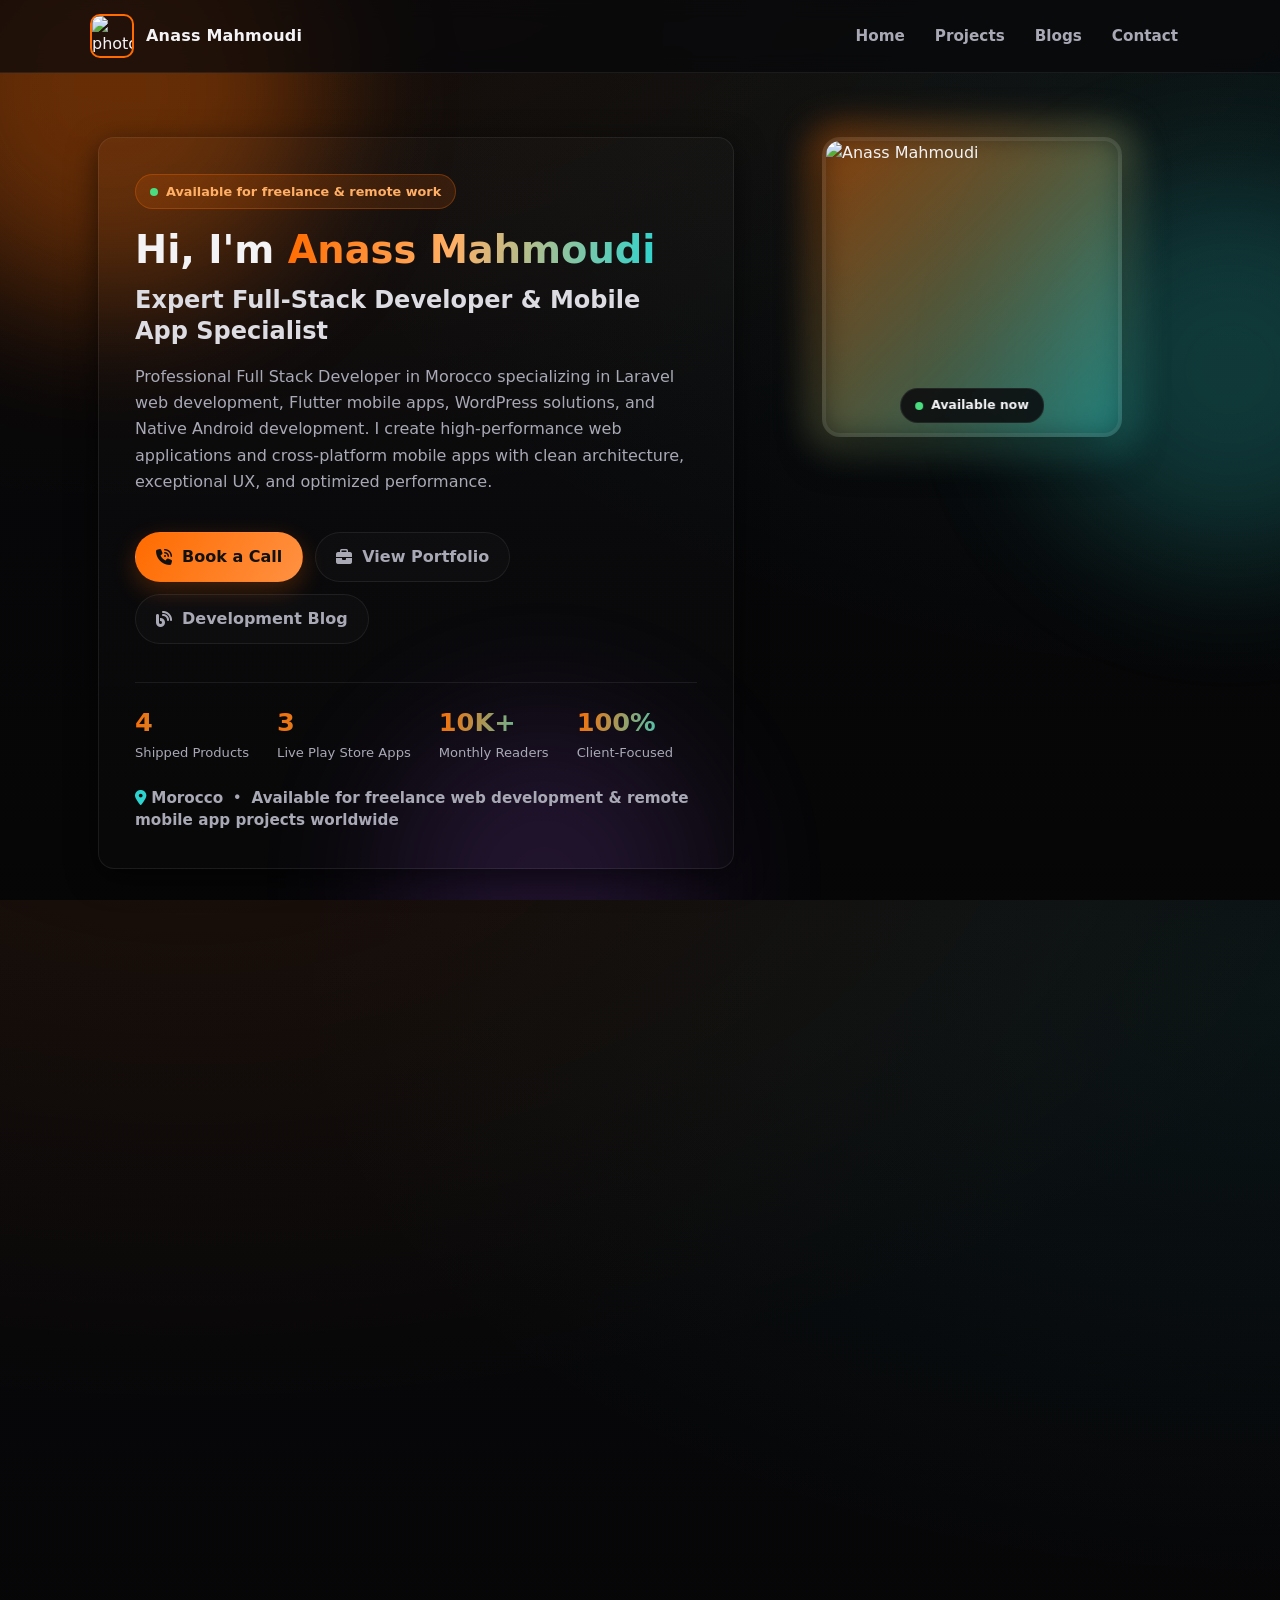
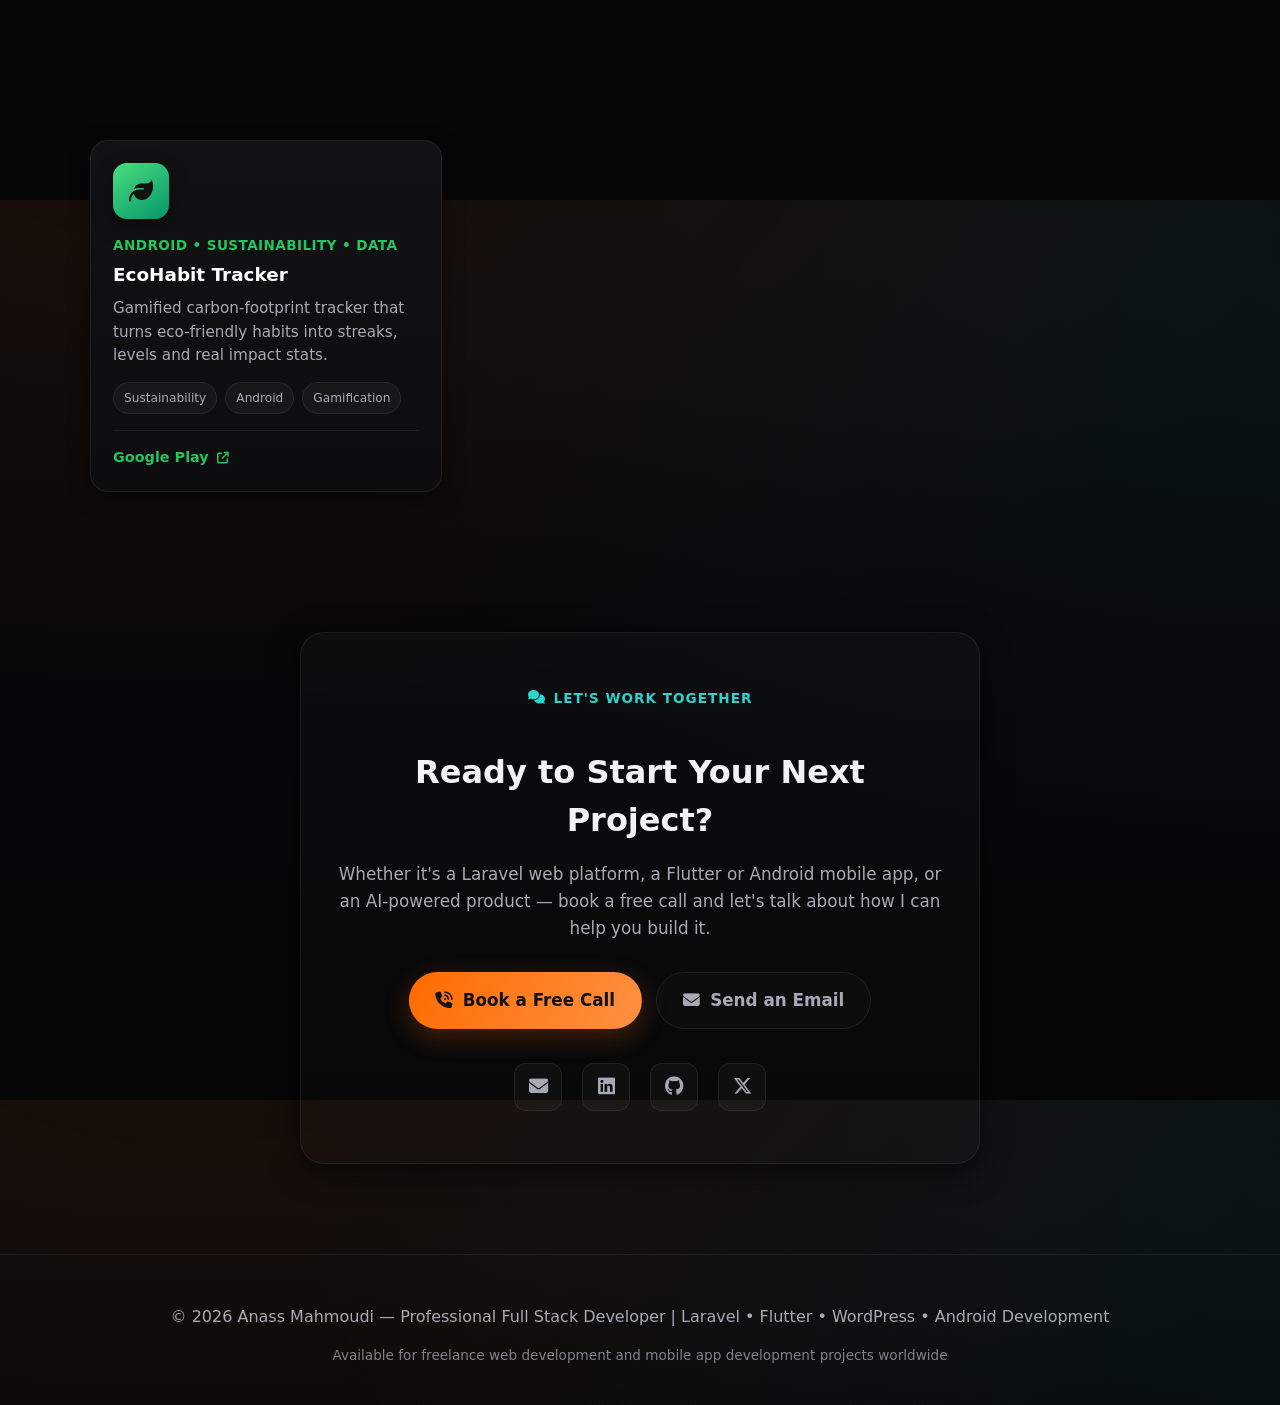
==== index.html @ e7450b34 "Redesign portfolio: animated UI, mobile nav, and real projects (ArabKeto, NutriGL Insight, RhythmDo," ====
<!-- index.html -->
<!DOCTYPE html>
<html lang="en">
<head>
  <meta charset="utf-8" />
  <meta name="viewport" content="width=device-width,initial-scale=1" />

  <!-- SEO Meta Tags -->
  <title>Anass Mahmoudi - Expert Full Stack Developer | Laravel, Flutter, Mobile Apps Morocco</title>
  <meta name="description" content="Professional Full Stack Developer in Morocco specializing in Laravel web development, Flutter mobile apps, WordPress solutions, and Android development. Available for freelance and remote work worldwide." />
  <meta name="keywords" content="Full Stack Developer Morocco, Laravel Developer, Flutter Developer, Mobile App Development, Web Development Morocco, WordPress Developer, Android Developer, Freelance Developer Morocco, Remote Developer" />
  <meta name="author" content="Anass Mahmoudi" />
  <meta name="robots" content="index, follow" />
  <link rel="canonical" href="https://anassmahmoudi.dev/" />

  <!-- Open Graph / Facebook -->
  <meta property="og:type" content="website" />
  <meta property="og:url" content="https://anassmahmoudi.dev/" />
  <meta property="og:title" content="Anass Mahmoudi - Expert Full Stack Developer | Laravel, Flutter, Mobile Apps Morocco" />
  <meta property="og:description" content="Professional Full Stack Developer in Morocco specializing in Laravel, Flutter, WordPress, and Android development. Available for freelance and remote work." />
  <meta property="og:image" content="https://anassmahmoudi.dev/images/anass-portfolio-cover.jpg" />

  <!-- Twitter -->
  <meta name="twitter:card" content="summary_large_image" />
  <meta name="twitter:url" content="https://anassmahmoudi.dev/" />
  <meta name="twitter:title" content="Anass Mahmoudi - Expert Full Stack Developer | Laravel, Flutter, Mobile Apps Morocco" />
  <meta name="twitter:description" content="Professional Full Stack Developer in Morocco specializing in Laravel, Flutter, WordPress, and Android development." />
  <meta name="twitter:image" content="https://anassmahmoudi.dev/images/anass-portfolio-cover.jpg" />
  <meta name="twitter:creator" content="@AnassMahmoudi_" />

  <!-- Structured Data -->
  <script type="application/ld+json">
  {
    "@context": "https://schema.org",
    "@type": "Person",
    "name": "Anass Mahmoudi",
    "url": "https://anassmahmoudi.dev",
    "image": "https://anassmahmoudi.dev/images/anass-mahmoudi-developer.jpg",
    "sameAs": [
      "https://www.linkedin.com/in/anass-mahmoudi",
      "https://github.com/MahmoudiAnass",
      "https://x.com/AnassMahmoudi_"
    ],
    "jobTitle": "Full Stack Developer",
    "worksFor": {
      "@type": "Organization",
      "name": "Freelance Developer"
    },
    "address": {
      "@type": "PostalAddress",
      "addressCountry": "Morocco"
    },
    "email": "hello@anassmahmoudi.dev",
    "knowsAbout": [
      "Laravel Development",
      "Flutter Development",
      "Mobile App Development",
      "WordPress Development",
      "Android Development",
      "Web Development",
      "API Development"
    ],
    "description": "Professional Full Stack Developer specializing in Laravel, Flutter, WordPress, and Android development. Available for freelance web development and mobile app projects worldwide."
  }
  </script>

  <link rel="stylesheet" href="https://cdnjs.cloudflare.com/ajax/libs/font-awesome/6.4.0/css/all.min.css">
  <link rel="stylesheet" href="/style.css">
</head>
<body>
  <div class="bg-orbs" aria-hidden="true">
    <span class="orb orb-1"></span>
    <span class="orb orb-2"></span>
    <span class="orb orb-3"></span>
  </div>

  <header>
    <div class="nav">
      <a class="brand" href="index.html#hero" aria-label="Anass Mahmoudi">
        <img src="/assets/logowhite.png" alt="photo">
        <div class="name">Anass Mahmoudi</div>
      </a>
      <button class="nav-toggle" id="navToggle" aria-label="Toggle menu" aria-expanded="false">
        <span></span><span></span><span></span>
      </button>
      <nav aria-label="Primary" id="primaryNav">
        <ul>
          <li><a href="index.html#hero">Home</a></li>
          <li><a href="index.html#projects">Projects</a></li>
          <li><a href="blogs.html">Blogs</a></li>
          <li><a href="index.html#contact">Contact</a></li>
        </ul>
      </nav>
    </div>
  </header>

  <main>
    <section id="hero" class="hero">
      <div class="hero-card" id="heroCard">
        <span class="hero-badge reveal"><span class="dot-pulse"></span> Available for freelance & remote work</span>
        <h1 class="reveal" style="transition-delay:.05s">Hi, I'm <span class="gradient-text">Anass Mahmoudi</span></h1>
        <h2 class="reveal" style="transition-delay:.1s">Expert Full-Stack Developer & Mobile App Specialist</h2>
        <p class="reveal" style="transition-delay:.15s">Professional Full Stack Developer in Morocco specializing in Laravel web development, Flutter mobile apps, WordPress solutions, and Native Android development. I create high-performance web applications and cross-platform mobile apps with clean architecture, exceptional UX, and optimized performance.</p>
        <div class="hero-ctas reveal" style="transition-delay:.2s">
          <a class="btn btn-primary btn-call" href="mailto:hello@anassmahmoudi.dev?subject=Let's%20talk%20about%20my%20project&body=Hi%20Anass%2C%0A%0AI'd%20like%20to%20book%20a%20call%20to%20discuss%20a%20project.%0A%0AName%3A%0ABudget%3A%0AProject%20details%3A"><i class="fas fa-phone-volume"></i> Book a Call</a>
          <a class="btn btn-ghost" href="index.html#projects"><i class="fas fa-briefcase"></i> View Portfolio</a>
          <a class="btn btn-ghost" href="blogs.html"><i class="fas fa-blog"></i> Development Blog</a>
        </div>
        <div class="hero-stats reveal" style="transition-delay:.25s">
          <div class="stat"><span class="stat-num" data-count="4">0</span><span class="stat-label">Shipped Products</span></div>
          <div class="stat"><span class="stat-num" data-count="3">0</span><span class="stat-label">Live Play Store Apps</span></div>
          <div class="stat"><span class="stat-num" data-count="10" data-suffix="K+">0</span><span class="stat-label">Monthly Readers</span></div>
          <div class="stat"><span class="stat-num" data-count="100" data-suffix="%">0</span><span class="stat-label">Client-Focused</span></div>
        </div>
        <div class="hero-location reveal" style="transition-delay:.3s">
          <strong><i class="fas fa-location-dot"></i> Morocco</strong> &nbsp;•&nbsp; <strong>Available for freelance web development &amp; remote mobile app projects worldwide</strong>
        </div>
      </div>
      <div class="hero-photo reveal" aria-hidden="true">
        <div class="photo-ring">
          <img class="profile-photo" src="/assets/12596370_967532649962927_29807497_n_967532649962927.jpg" alt="Anass Mahmoudi">
          <span class="available-badge"><span class="dot-pulse"></span> Available now</span>
        </div>
      </div>
    </section>

    <section class="stack-strip">
      <div class="container">
        <p class="stack-label reveal">Core Toolkit</p>
        <div class="stack-row reveal">
          <span class="stack-chip"><i class="fab fa-laravel"></i> Laravel</span>
          <span class="stack-chip"><i class="fas fa-mobile-screen-button"></i> Flutter</span>
          <span class="stack-chip"><i class="fab fa-wordpress"></i> WordPress</span>
          <span class="stack-chip"><i class="fab fa-android"></i> Android / Kotlin</span>
          <span class="stack-chip"><i class="fas fa-robot"></i> AI Integration</span>
          <span class="stack-chip"><i class="fas fa-magnifying-glass-chart"></i> SEO</span>
        </div>
      </div>
    </section>

    <section id="projects" class="container">
      <h2 class="section-title reveal">Featured Development Projects &amp; Portfolio</h2>
      <p class="section-sub reveal">Real, published products — a high-traffic Arabic content platform and three live Android apps on Google Play, built end-to-end with clean architecture and polished UX.</p>
      <div class="projects-grid" id="projectsGrid">

        <article class="project-card" tabindex="0" role="button" style="--card-accent:#4ade80" data-project='{
          "title":"ArabKeto — Arabic Keto Platform",
          "tech":"Content Platform • SEO • Custom Calculators",
          "desc":"The leading Arabic-language destination for the ketogenic diet: in-depth science-backed guides, an SEO-first architecture, and free interactive tools (macro, carb & calorie calculators). Publishes weekly and reaches 10K+ monthly readers with a fast, mobile-first, fully Arabic (RTL) experience.",
          "tags":["SEO","Content Platform","Arabic / RTL","Web Performance"],
          "icon":"fa-solid fa-drumstick-bite",
          "live":"https://arabketo.com"
        }'>
          <div class="card-logo" style="background:linear-gradient(145deg,#4ade80,#16a34a)"><i class="fa-solid fa-drumstick-bite"></i></div>
          <div class="project-meta">Content Platform • SEO • Arabic</div>
          <h3>ArabKeto — Arabic Keto Platform</h3>
          <p class="project-short">The #1 Arabic resource for the keto diet — science-backed guides, recipes and free calculators reaching 10K+ readers a month.</p>
          <div class="tags">
            <span class="tag">SEO</span><span class="tag">RTL / Arabic</span><span class="tag">Web Performance</span>
          </div>
          <div class="card-footer"><span class="card-link">arabketo.com <i class="fas fa-arrow-up-right-from-square"></i></span></div>
        </article>

        <article class="project-card" tabindex="0" role="button" style="--card-accent:#ff8a3d" data-project='{
          "title":"NutriGL Insight",
          "tech":"Android • AI Food Scanner • Health Tech",
          "desc":"AI-powered glycemic load & nutrition tracker for Android. Snap a photo, scan a barcode, or type a meal to instantly get calories, macros, fiber and a clear Low / Medium / High glycemic load score — plus smart low-GL swaps and weekly trend insights to stop energy crashes and blood-sugar spikes.",
          "tags":["AI","Android","Health Tech","Glycemic Load"],
          "logo":"/assets/nutrigl-logo.png",
          "live":"https://play.google.com/store/apps/details?id=com.oushen.NutriGLInsight"
        }'>
          <div class="card-logo has-img" style="background:linear-gradient(145deg,#ff9d45,#ff6b00)"><img src="/assets/nutrigl-logo.png" alt="NutriGL Insight logo"></div>
          <div class="project-meta">Android • AI • Health Tech</div>
          <h3>NutriGL Insight</h3>
          <p class="project-short">AI food scanner that reveals the real glycemic impact of every meal — not just calories. Live on Google Play.</p>
          <div class="tags">
            <span class="tag">AI</span><span class="tag">Android</span><span class="tag">Glycemic Load</span>
          </div>
          <div class="card-footer"><span class="card-link">Google Play <i class="fas fa-arrow-up-right-from-square"></i></span></div>
        </article>

        <article class="project-card" tabindex="0" role="button" style="--card-accent:#2dd4cf" data-project='{
          "title":"RhythmDo — Timebox Tasks",
          "tech":"Android • Pomodoro • Productivity",
          "desc":"Smart Pomodoro timeboxing app that turns to-do lists into focused, rewarding sessions. Features a glowing focus timer, intelligent task prioritization (Finisher, Deep Worker & Consistency Builder modes), Rescue Mode for drifting focus, and gamified streaks with confetti rewards.",
          "tags":["Productivity","Android","Gamification","Focus Timer"],
          "logo":"/assets/rhythmdo-logo.png",
          "live":"https://play.google.com/store/apps/details?id=com.oushen.rhythmdo"
        }'>
          <div class="card-logo has-img" style="background:linear-gradient(145deg,#5eead4,#0d9488)"><img src="/assets/rhythmdo-logo.png" alt="RhythmDo logo"></div>
          <div class="project-meta">Android • Productivity • Gamification</div>
          <h3>RhythmDo — Timebox Tasks</h3>
          <p class="project-short">A Pomodoro timeboxing app with smart prioritization and gamified streaks that make focus feel rewarding.</p>
          <div class="tags">
            <span class="tag">Productivity</span><span class="tag">Android</span><span class="tag">Gamification</span>
          </div>
          <div class="card-footer"><span class="card-link">Google Play <i class="fas fa-arrow-up-right-from-square"></i></span></div>
        </article>

        <article class="project-card" tabindex="0" role="button" style="--card-accent:#22c55e" data-project='{
          "title":"EcoHabit Tracker",
          "tech":"Android • Sustainability • Gamification",
          "desc":"A gamified carbon-footprint tracker built for Gen Z. Logs daily choices and visualizes real-world impact (trees saved, car miles avoided) using IPCC, UK DEFRA & EPA emission data — with streaks, XP levels, badges and social challenges that make sustainability feel like a game, not a chore.",
          "tags":["Sustainability","Android","Gamification","Data Viz"],
          "icon":"fa-solid fa-leaf",
          "live":"https://play.google.com/store/apps/details?id=com.oushen.ecohabit_tracker"
        }'>
          <div class="card-logo" style="background:linear-gradient(145deg,#4ade80,#059669)"><i class="fa-solid fa-leaf"></i></div>
          <div class="project-meta">Android • Sustainability • Data</div>
          <h3>EcoHabit Tracker</h3>
          <p class="project-short">Gamified carbon-footprint tracker that turns eco-friendly habits into streaks, levels and real impact stats.</p>
          <div class="tags">
            <span class="tag">Sustainability</span><span class="tag">Android</span><span class="tag">Gamification</span>
          </div>
          <div class="card-footer"><span class="card-link">Google Play <i class="fas fa-arrow-up-right-from-square"></i></span></div>
        </article>

      </div>
    </section>

    <section id="contact" class="container">
      <div class="contact-panel reveal">
        <span class="contact-eyebrow"><i class="fas fa-comments"></i> Let's work together</span>
        <h2 class="section-title" style="margin-bottom:14px">Ready to Start Your Next Project?</h2>
        <p class="contact-line">Whether it's a Laravel web platform, a Flutter or Android mobile app, or an AI-powered product — book a free call and let's talk about how I can help you build it.</p>
        <div class="contact-ctas">
          <a class="btn btn-primary btn-call btn-lg" href="mailto:hello@anassmahmoudi.dev?subject=Let's%20talk%20about%20my%20project&body=Hi%20Anass%2C%0A%0AI'd%20like%20to%20book%20a%20call%20to%20discuss%20a%20project.%0A%0AName%3A%0ABudget%3A%0AProject%20details%3A"><i class="fas fa-phone-volume"></i> Book a Free Call</a>
          <a class="btn btn-ghost btn-lg" href="mailto:hello@anassmahmoudi.dev"><i class="fas fa-envelope"></i> Send an Email</a>
        </div>
        <div class="socials" role="navigation" aria-label="contact links">
          <a href="mailto:hello@anassmahmoudi.dev" title="Email"><i class="fas fa-envelope"></i></a>
          <a href="https://www.linkedin.com/in/anass-mahmoudi" target="_blank" rel="noopener" title="LinkedIn"><i class="fab fa-linkedin"></i></a>
          <a href="https://github.com/MahmoudiAnass" target="_blank" rel="noopener" title="GitHub"><i class="fab fa-github"></i></a>
          <a href="https://x.com/AnassMahmoudi_" target="_blank" rel="noopener" title="X"><i class="fa-brands fa-x-twitter"></i></a>
        </div>
      </div>
    </section>

    <footer>
      <p>&copy; 2026 Anass Mahmoudi — Professional Full Stack Developer | Laravel • Flutter • WordPress • Android Development</p>
      <p class="footer-sub">Available for freelance web development and mobile app development projects worldwide</p>
    </footer>
  </main>

  <!-- Modal (project) -->
  <div id="modalBackdrop" class="modal-backdrop" aria-hidden="true" role="dialog" aria-modal="true">
    <div class="modal" id="modal" role="document" aria-labelledby="modalTitle">
      <div style="display:flex; justify-content:space-between; align-items:center;">
        <div style="display:flex; gap:12px; align-items:center;">
          <div class="modal-logo" id="modalLogo"><i class="fas fa-folder-open"></i></div>
          <h3 id="modalTitle" style="margin:0;color:var(--accent)">Project</h3>
        </div>
        <div class="close" id="modalClose" title="Close"><i class="fas fa-times"></i></div>
      </div>
      <div class="modal-body" style="margin-top:8px">
        <div class="details">
          <p id="modalTech" style="color:var(--muted); font-weight:700"></p>
          <p id="modalDesc" style="margin-top:8px; color:var(--muted)"></p>
          <div class="meta" id="modalTags"></div>
          <div style="margin-top:18px">
            <a id="modalLive" class="btn btn-primary" href="#" target="_blank" rel="noopener" style="display:inline-block"><i class="fas fa-external-link-alt"></i> Visit Live</a>
          </div>
        </div>
      </div>
    </div>
  </div>

  <button id="backToTop" class="back-to-top" title="Back to top" aria-label="Back to top"> <i class="fas fa-arrow-up"></i> </button>

  <script src="/functionality.js"></script>
</body>
</html>
---- style.css ----
/* index.css */
:root{
  --bg:#08080b; --bg2:#0d0d11; --panel:#131313; --muted:#a9a9b6; --text:#f3f3f6;
  --accent:#ff6b00; --accent2:#2dd4cf; --accent-soft: rgba(255,107,0,0.14);
  --glass: rgba(255,255,255,0.03); --border: rgba(255,255,255,0.07);
  --card-shadow: 0 8px 30px rgba(0,0,0,0.6); --radius:16px; --max-width:1140px;
  --ease: cubic-bezier(.22,1,.36,1);
}
*{box-sizing:border-box} html{scroll-behavior:smooth} html,body{height:100%}
body{ margin:0; font-family: "Segoe UI", Roboto, system-ui, -apple-system, "Helvetica Neue", Arial; background: radial-gradient(1200px 600px at 15% -10%, rgba(255,107,0,0.08), transparent), radial-gradient(1000px 600px at 100% 10%, rgba(45,212,207,0.06), transparent), linear-gradient(180deg,var(--bg), #050505 140%); color:var(--text); -webkit-font-smoothing:antialiased; -moz-osx-font-smoothing:grayscale; overflow-x:hidden; line-height:1.5; position:relative; }

/* animated background orbs */
.bg-orbs{ position:fixed; inset:0; z-index:0; overflow:hidden; pointer-events:none; }
.orb{ position:absolute; border-radius:50%; filter:blur(70px); opacity:0.35; will-change:transform; }
.orb-1{ width:420px; height:420px; background:var(--accent); top:-120px; left:-100px; animation:float1 22s ease-in-out infinite; }
.orb-2{ width:380px; height:380px; background:var(--accent2); top:20%; right:-140px; animation:float2 26s ease-in-out infinite; opacity:0.22; }
.orb-3{ width:320px; height:320px; background:#a855f7; bottom:-140px; left:30%; animation:float3 30s ease-in-out infinite; opacity:0.16; }
@keyframes float1{ 0%,100%{transform:translate(0,0) scale(1)} 50%{transform:translate(60px,80px) scale(1.15)} }
@keyframes float2{ 0%,100%{transform:translate(0,0) scale(1)} 50%{transform:translate(-70px,60px) scale(1.1)} }
@keyframes float3{ 0%,100%{transform:translate(0,0) scale(1)} 50%{transform:translate(50px,-60px) scale(1.2)} }

header, main, footer{ position:relative; z-index:1; }

header{ position:sticky; top:0; z-index:1100; background: rgba(8,8,11,0.72); backdrop-filter: blur(10px); -webkit-backdrop-filter: blur(10px); border-bottom: 1px solid var(--border); }
.nav{ max-width:var(--max-width); margin:0 auto; padding:14px 20px; display:flex; align-items:center; justify-content:space-between; gap:12px; }
.brand{ display:flex; align-items:center; gap:12px; text-decoration:none; color:inherit; transition:opacity .25s; }
.brand:hover{opacity:0.85}
.brand img{width:44px;height:44px;border-radius:10px;border:2px solid var(--accent);object-fit:cover}
.brand .name{font-weight:700; letter-spacing:0.2px}
nav ul{list-style:none; display:flex; gap:6px; margin:0; padding:0; align-items:center}
nav a{color:var(--muted); text-decoration:none; font-weight:600; font-size:0.95rem; padding:8px 12px; border-radius:8px; position:relative; transition:color .25s, background .25s;}
nav a:hover{color:var(--text); background:var(--glass)}
nav a::after{ content:''; position:absolute; left:12px; right:12px; bottom:4px; height:2px; background:linear-gradient(90deg,var(--accent),var(--accent2)); transform:scaleX(0); transform-origin:left; transition:transform .3s var(--ease); }
nav a:hover::after{transform:scaleX(1)}

.nav-toggle{ display:none; flex-direction:column; justify-content:center; gap:5px; width:38px; height:38px; background:transparent; border:1px solid var(--border); border-radius:8px; cursor:pointer; padding:0; }
.nav-toggle span{ display:block; width:18px; height:2px; margin:0 auto; background:var(--text); border-radius:2px; transition:transform .3s var(--ease), opacity .3s var(--ease); }
.nav-toggle.open span:nth-child(1){transform:translateY(7px) rotate(45deg)}
.nav-toggle.open span:nth-child(2){opacity:0}
.nav-toggle.open span:nth-child(3){transform:translateY(-7px) rotate(-45deg)}

/* Scroll reveal */
.reveal{ opacity:0; transform:translateY(22px); transition:opacity .7s var(--ease), transform .7s var(--ease); }
.reveal.in-view{ opacity:1; transform:none; }

.gradient-text{ background:linear-gradient(100deg, var(--accent), #ffb066 45%, var(--accent2)); -webkit-background-clip:text; background-clip:text; color:transparent; }

.hero{ max-width:var(--max-width); margin:36px auto 18px; display:grid; grid-template-columns: minmax(0, 1fr) minmax(280px, 420px); gap:28px; align-items:start; padding:28px; }
.hero-card{ background:linear-gradient(180deg, rgba(255,255,255,0.02), rgba(255,255,255,0.01)); border-radius:var(--radius); padding:36px; box-shadow:var(--card-shadow); border:1px solid var(--border); min-height:400px; display:flex; flex-direction:column; justify-content:center; }
.hero-badge{ display:inline-flex; align-items:center; gap:8px; align-self:flex-start; background:var(--accent-soft); border:1px solid rgba(255,107,0,0.3); color:#ffb066; font-size:0.8rem; font-weight:700; padding:7px 14px; border-radius:999px; margin-bottom:18px; }
.dot-pulse{ width:8px; height:8px; border-radius:50%; background:#4ade80; box-shadow:0 0 0 rgba(74,222,128,0.6); animation:pulseDot 1.8s infinite; }
@keyframes pulseDot{ 0%{box-shadow:0 0 0 0 rgba(74,222,128,0.6)} 70%{box-shadow:0 0 0 8px rgba(74,222,128,0)} 100%{box-shadow:0 0 0 0 rgba(74,222,128,0)} }
.hero-card h1{color:var(--text); margin:0 0 12px; font-size:2.4rem; line-height:1.2; font-weight:800;}
.hero-card h2{margin:0 0 16px; font-weight:600; color:#dcdce2; line-height:1.3}
.hero-card p{color:var(--muted); margin:0 0 20px; line-height:1.65; max-width:none}
.hero-ctas{margin:16px 0; display:flex; gap:12px; flex-wrap:wrap}

.btn{ display:inline-flex; align-items:center; gap:10px; padding:12px 20px; border-radius:999px; font-weight:700; text-decoration:none; cursor:pointer; transition:transform .3s var(--ease), box-shadow .3s var(--ease), border-color .3s var(--ease), color .3s var(--ease); position:relative; overflow:hidden; border:1px solid transparent; }
.btn i{position:relative; z-index:1}
.btn span, .btn{z-index:1}
.btn-primary{background:linear-gradient(120deg,var(--accent),#ff9142); color:#111; box-shadow:0 8px 24px rgba(255,107,0,0.25)}
.btn-primary::before{ content:''; position:absolute; inset:0; background:linear-gradient(120deg, transparent, rgba(255,255,255,0.35), transparent); transform:translateX(-120%); transition:transform .6s var(--ease); }
.btn-primary:hover::before{transform:translateX(120%)}
.btn-primary:hover{transform:translateY(-3px); box-shadow:0 14px 34px rgba(255,107,0,0.35)}
.btn-ghost{border:1px solid var(--border); color:var(--muted); background:rgba(255,255,255,0.02)}
.btn-ghost:hover{border-color:var(--accent2); color:var(--text); transform:translateY(-3px); box-shadow:0 10px 24px rgba(45,212,207,0.12)}
.btn-lg{padding:15px 26px; font-size:1.05rem}
.btn-call i{ animation:ring 2.4s ease-in-out infinite; }
@keyframes ring{ 0%,85%,100%{transform:rotate(0)} 88%{transform:rotate(-15deg)} 91%{transform:rotate(12deg)} 94%{transform:rotate(-8deg)} 97%{transform:rotate(4deg)} }

.hero-stats{ display:flex; flex-wrap:wrap; gap:28px; margin:22px 0 6px; padding-top:20px; border-top:1px solid var(--border); }
.stat{display:flex; flex-direction:column; gap:2px}
.stat-num{font-size:1.6rem; font-weight:800; color:var(--text); background:linear-gradient(100deg,var(--accent),var(--accent2)); -webkit-background-clip:text; background-clip:text; color:transparent;}
.stat-label{font-size:0.82rem; color:var(--muted)}
.hero-location{margin-top:18px; color:var(--muted); font-size:0.95rem}
.hero-location i{color:var(--accent2)}

.hero-photo{ display:flex; justify-content:center; align-items:center; position:sticky; top:100px; }
.photo-ring{ position:relative; width:100%; max-width:300px; }
.photo-ring::before{ content:''; position:absolute; inset:-10px; border-radius:24px; background:linear-gradient(135deg,var(--accent),var(--accent2)); opacity:0.5; filter:blur(18px); z-index:0; animation:glowPulse 4s ease-in-out infinite; }
@keyframes glowPulse{ 0%,100%{opacity:0.35} 50%{opacity:0.6} }
.profile-photo{ position:relative; z-index:1; width:100%; height:300px; border-radius:18px; object-fit:cover; border:4px solid rgba(255,255,255,0.08); box-shadow:0 12px 40px rgba(0,0,0,0.6); display:block; }
.available-badge{ position:absolute; z-index:2; bottom:14px; left:50%; transform:translateX(-50%); display:inline-flex; align-items:center; gap:8px; background:rgba(10,10,12,0.85); backdrop-filter:blur(6px); border:1px solid var(--border); padding:7px 14px; border-radius:999px; font-size:0.78rem; font-weight:700; white-space:nowrap; }

.stack-strip{padding:34px 20px 10px}
.stack-label{ text-align:center; text-transform:uppercase; letter-spacing:2px; font-size:0.75rem; color:var(--muted); margin-bottom:16px; }
.stack-row{ display:flex; flex-wrap:wrap; justify-content:center; gap:12px; }
.stack-chip{ display:inline-flex; align-items:center; gap:8px; padding:10px 16px; border-radius:999px; background:var(--glass); border:1px solid var(--border); color:var(--muted); font-weight:600; font-size:0.88rem; transition:transform .3s var(--ease), color .3s, border-color .3s; }
.stack-chip:hover{ color:var(--text); border-color:var(--accent); transform:translateY(-3px); }
.stack-chip i{color:var(--accent2)}

section{padding:70px 20px}
.container{max-width:var(--max-width); margin:0 auto}
h2.section-title{color:var(--text); text-align:center; margin-bottom:14px; font-size:2rem; font-weight:800;}
.section-sub{text-align:center; color:var(--muted); margin:0 auto 36px; max-width:640px; }

.projects-grid{ display:grid; grid-template-columns: repeat(auto-fit,minmax(260px,1fr)); gap:22px; margin-top:20px; }
.project-card{ --card-accent:#ff6b00; background:linear-gradient(180deg,#121214,#0d0d0f); border-radius:18px; padding:22px; cursor:pointer; transition:transform .35s var(--ease), box-shadow .35s var(--ease), border-color .35s var(--ease), opacity .5s ease; border:1px solid var(--border); box-shadow: 0 6px 20px rgba(0,0,0,0.5); opacity:0; transform:translateY(16px); position:relative; overflow:hidden; }
.project-card::before{ content:''; position:absolute; inset:0; border-radius:18px; padding:1px; background:linear-gradient(140deg, var(--card-accent), transparent 45%); -webkit-mask:linear-gradient(#fff 0 0) content-box, linear-gradient(#fff 0 0); mask:linear-gradient(#fff 0 0) content-box, linear-gradient(#fff 0 0); -webkit-mask-composite:xor; mask-composite:exclude; opacity:0; transition:opacity .35s var(--ease); pointer-events:none; }
.project-card.show{ opacity:1; transform:none }
.project-card:hover{transform:translateY(-8px); box-shadow:0 22px 46px rgba(0,0,0,0.55), 0 0 0 1px var(--card-accent) inset; }
.project-card:hover::before{opacity:1}
.card-logo{ width:56px; height:56px; border-radius:14px; display:flex; align-items:center; justify-content:center; font-size:1.5rem; color:#111; margin-bottom:16px; box-shadow:0 8px 20px rgba(0,0,0,0.35); }
.card-logo.has-img{ background:rgba(255,255,255,0.04) !important; padding:8px; }
.card-logo.has-img img{ width:100%; height:100%; object-fit:contain; border-radius:8px; }
.project-card h3{margin:6px 0 8px; color:#fff; font-size:1.15rem;}
.project-meta{font-size:0.85rem; color:var(--card-accent); font-weight:700; margin-bottom:6px; text-transform:uppercase; letter-spacing:0.4px;}
.project-short{color:var(--muted); margin:0 0 14px; font-size:0.95rem; line-height:1.55;}
.tags{display:flex; gap:8px; flex-wrap:wrap}
.tag{font-size:0.76rem; padding:6px 10px; border-radius:999px; background:rgba(255,255,255,0.04); color:var(--muted); border:1px solid var(--border);}
.card-footer{margin-top:16px; padding-top:14px; border-top:1px solid var(--border);}
.card-link{color:var(--card-accent); font-weight:700; font-size:0.9rem; display:inline-flex; align-items:center; gap:8px;}
.card-link i{font-size:0.75rem; transition:transform .3s var(--ease);}
.project-card:hover .card-link i{transform:translate(2px,-2px)}

.modal-backdrop{ position:fixed; inset:0; background:rgba(3,3,3,0.65); backdrop-filter:blur(4px); display:none; align-items:center; justify-content:center; z-index:1400; padding:20px; }
.modal{ width:100%; max-width:640px; background:linear-gradient(180deg,#141416,#0c0c0e); border-radius:18px; padding:26px; border:1px solid var(--border); box-shadow:0 30px 80px rgba(0,0,0,0.7); transform:scale(.94) translateY(10px); opacity:0; transition:opacity .25s var(--ease), transform .25s var(--ease); }
.modal.open{ transform:none; opacity:1 }
.modal-logo{ width:44px; height:44px; border-radius:12px; background:var(--accent-soft); display:flex; align-items:center; justify-content:center; color:var(--accent); font-size:1.2rem; overflow:hidden; }
.modal-logo img{width:100%;height:100%;object-fit:contain;padding:6px}
.modal .close{ color:var(--muted); cursor:pointer; font-size:1.1rem; width:36px; height:36px; display:flex; align-items:center; justify-content:center; border-radius:8px; transition:background .25s, color .25s; }
.modal .close:hover{background:var(--glass); color:var(--text)}
.modal h3{color:var(--accent); margin-top:6px}
.modal .modal-body{margin-top:12px}
.modal .details p{color:var(--muted)}
.modal .meta{display:flex; gap:10px; flex-wrap:wrap; margin-top:12px}
.meta .chip{padding:8px 12px; border-radius:999px; background:rgba(255,255,255,0.03); color:var(--muted); font-weight:600; font-size:0.85rem; border:1px solid var(--border);}

.back-to-top{ position:fixed; right:20px; bottom:26px; z-index:1300; display:none; width:52px;height:52px;border-radius:14px; align-items:center; justify-content:center; background:linear-gradient(135deg,var(--accent), #e55a00); color:#111; cursor:pointer; box-shadow:0 12px 30px rgba(0,0,0,0.5); border:none; transition:transform .3s var(--ease); }
.back-to-top:hover{transform:translateY(-4px)}

.contact-panel{ text-align:center; max-width:680px; margin:0 auto; background:linear-gradient(180deg, rgba(255,255,255,0.025), rgba(255,255,255,0.01)); border:1px solid var(--border); border-radius:24px; padding:52px 36px; box-shadow:var(--card-shadow); }
.contact-eyebrow{ display:inline-flex; align-items:center; gap:8px; color:var(--accent2); font-weight:700; font-size:0.85rem; text-transform:uppercase; letter-spacing:1px; margin-bottom:14px; }
.contact-line { color: var(--muted); font-size: 1.05rem; margin-bottom: 30px; line-height:1.6; }
.contact-ctas{ display:flex; justify-content:center; gap:14px; flex-wrap:wrap; margin-bottom:34px; }
.socials { display: flex; justify-content: center; gap: 20px; }
.socials a { display:flex; align-items:center; justify-content:center; width:48px; height:48px; border-radius:12px; background:var(--glass); border:1px solid var(--border); color:var(--muted); font-size:1.2rem; text-decoration:none; transition: color 0.3s, transform 0.3s, border-color .3s; }
.socials a:hover { color: var(--accent); border-color:var(--accent); transform: translateY(-4px) scale(1.05); }

footer{padding:34px 20px 26px; text-align:center; color:var(--muted); border-top:1px solid var(--border); margin-top:20px;}
.footer-sub{font-size:0.85rem; margin-top:8px; color:var(--muted); opacity:0.75}

@media (max-width:1024px){ .hero{grid-template-columns:1fr; gap:20px; text-align:center} .hero-card{min-height:auto} .hero-badge{align-self:center} .hero-photo{position:static; margin-top:8px} .photo-ring{max-width:250px} .profile-photo{height:250px} .hero-stats{justify-content:center} .hero-ctas{justify-content:center} }
@media (max-width:768px){ .hero{padding:20px} .hero-card{padding:26px} .hero-card h1{font-size:1.9rem} .hero-card h2{font-size:1.15rem} .nav{padding:12px 20px} .projects-grid{grid-template-columns:1fr; gap:16px} .contact-panel{padding:36px 22px} }
@media (max-width:560px){
  .nav-toggle{display:flex}
  .brand .name{display:none}
  nav{ position:fixed; top:70px; left:16px; right:16px; background:rgba(10,10,12,0.97); border:1px solid var(--border); border-radius:16px; box-shadow:0 20px 50px rgba(0,0,0,0.55); max-height:0; overflow:hidden; opacity:0; transform:translateY(-8px); transition:max-height .35s var(--ease), opacity .3s var(--ease), transform .35s var(--ease); z-index:1200; }
  nav.open{ max-height:320px; opacity:1; transform:none; }
  nav ul{flex-direction:column; align-items:stretch; padding:10px; gap:2px;}
  nav ul li{width:100%}
  nav a{display:block; padding:12px 14px;}
  nav a::after{display:none}
  .hero{padding:16px} .hero-card{padding:20px} .hero-ctas{justify-content:center} .btn{padding:10px 16px; font-size:0.9rem} .photo-ring{max-width:200px} .profile-photo{height:200px}
  .hero-stats{gap:18px}
}
@media (max-width:480px){ .hero-card h1{font-size:1.6rem} .hero-card h2{font-size:1.05rem} .hero-ctas{flex-direction:column; align-items:center} .btn{width:100%; max-width:260px; justify-content:center} .contact-ctas{flex-direction:column; align-items:center} .contact-ctas .btn{width:100%; max-width:280px; justify-content:center} }
@media (prefers-reduced-motion: reduce){ *{animation-duration:0.001ms !important; animation-iteration-count:1 !important; transition-duration:0.001ms !important; scroll-behavior:auto !important;} }
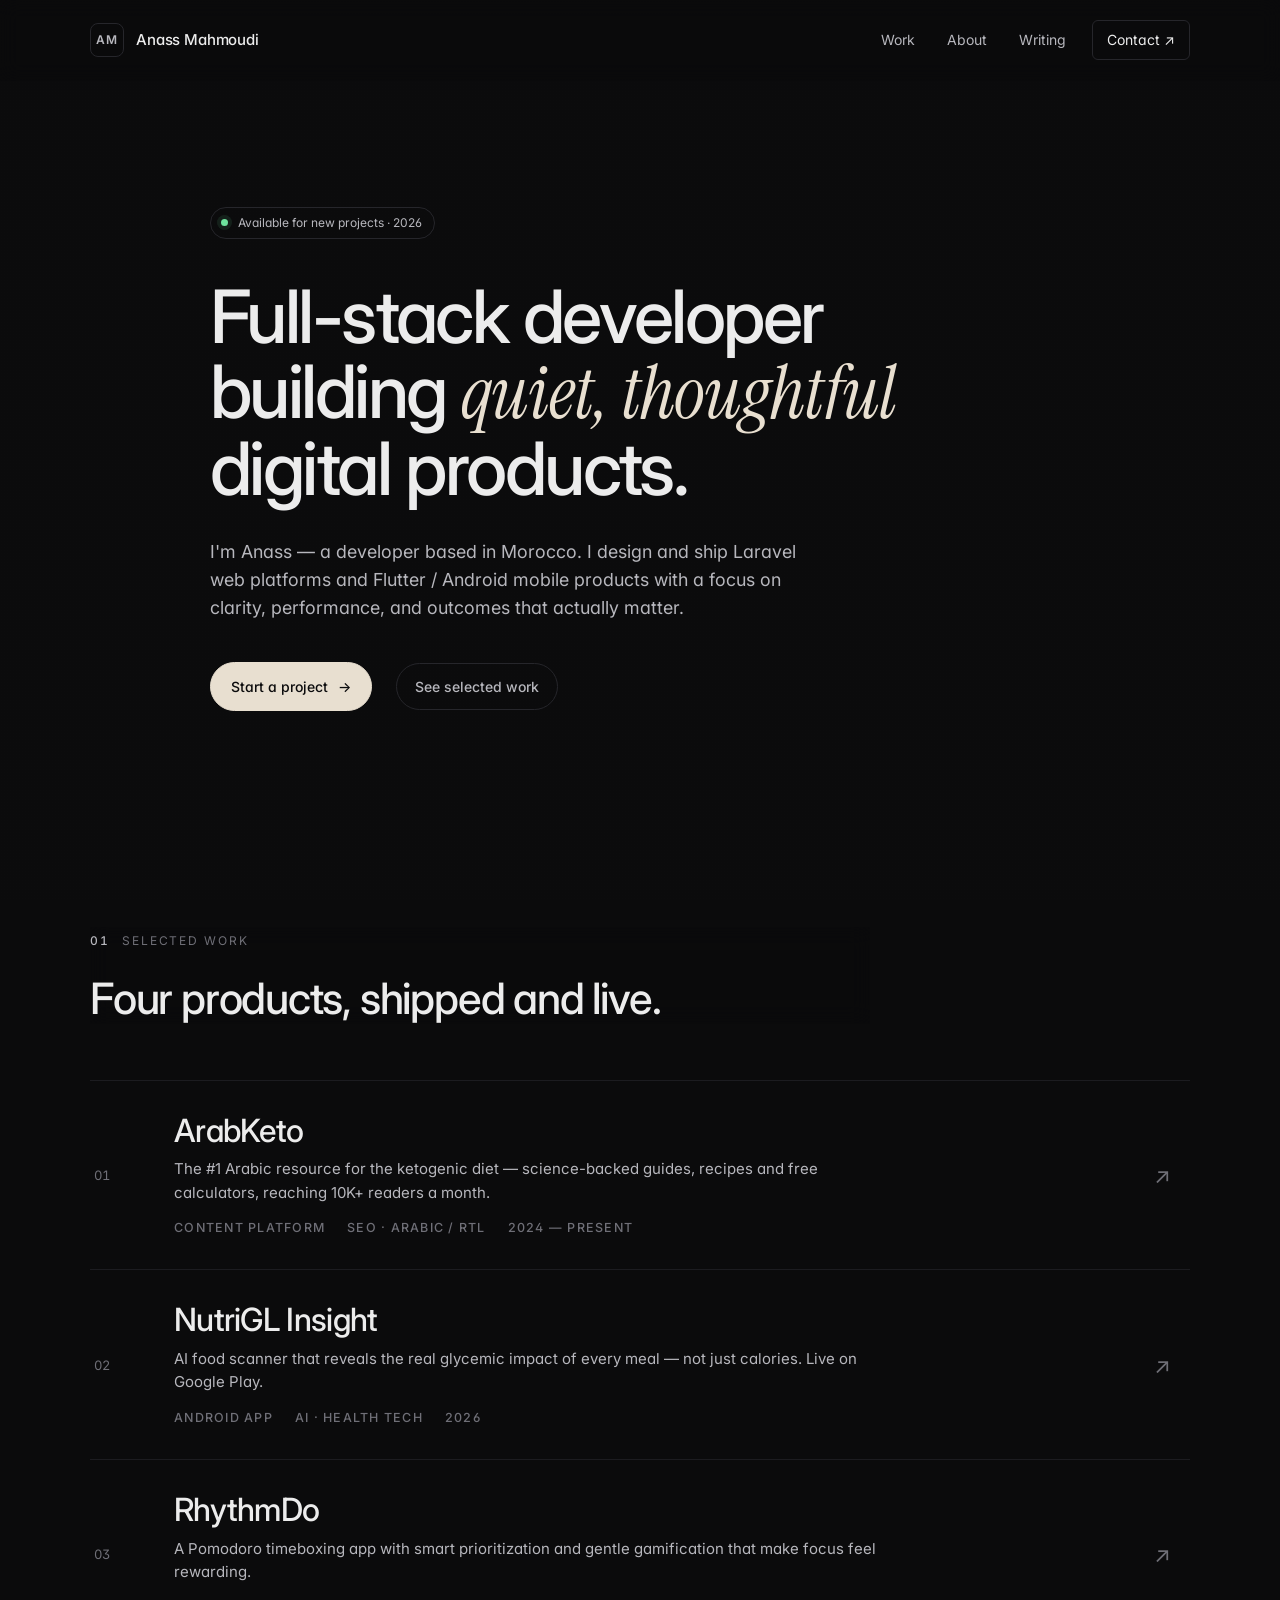
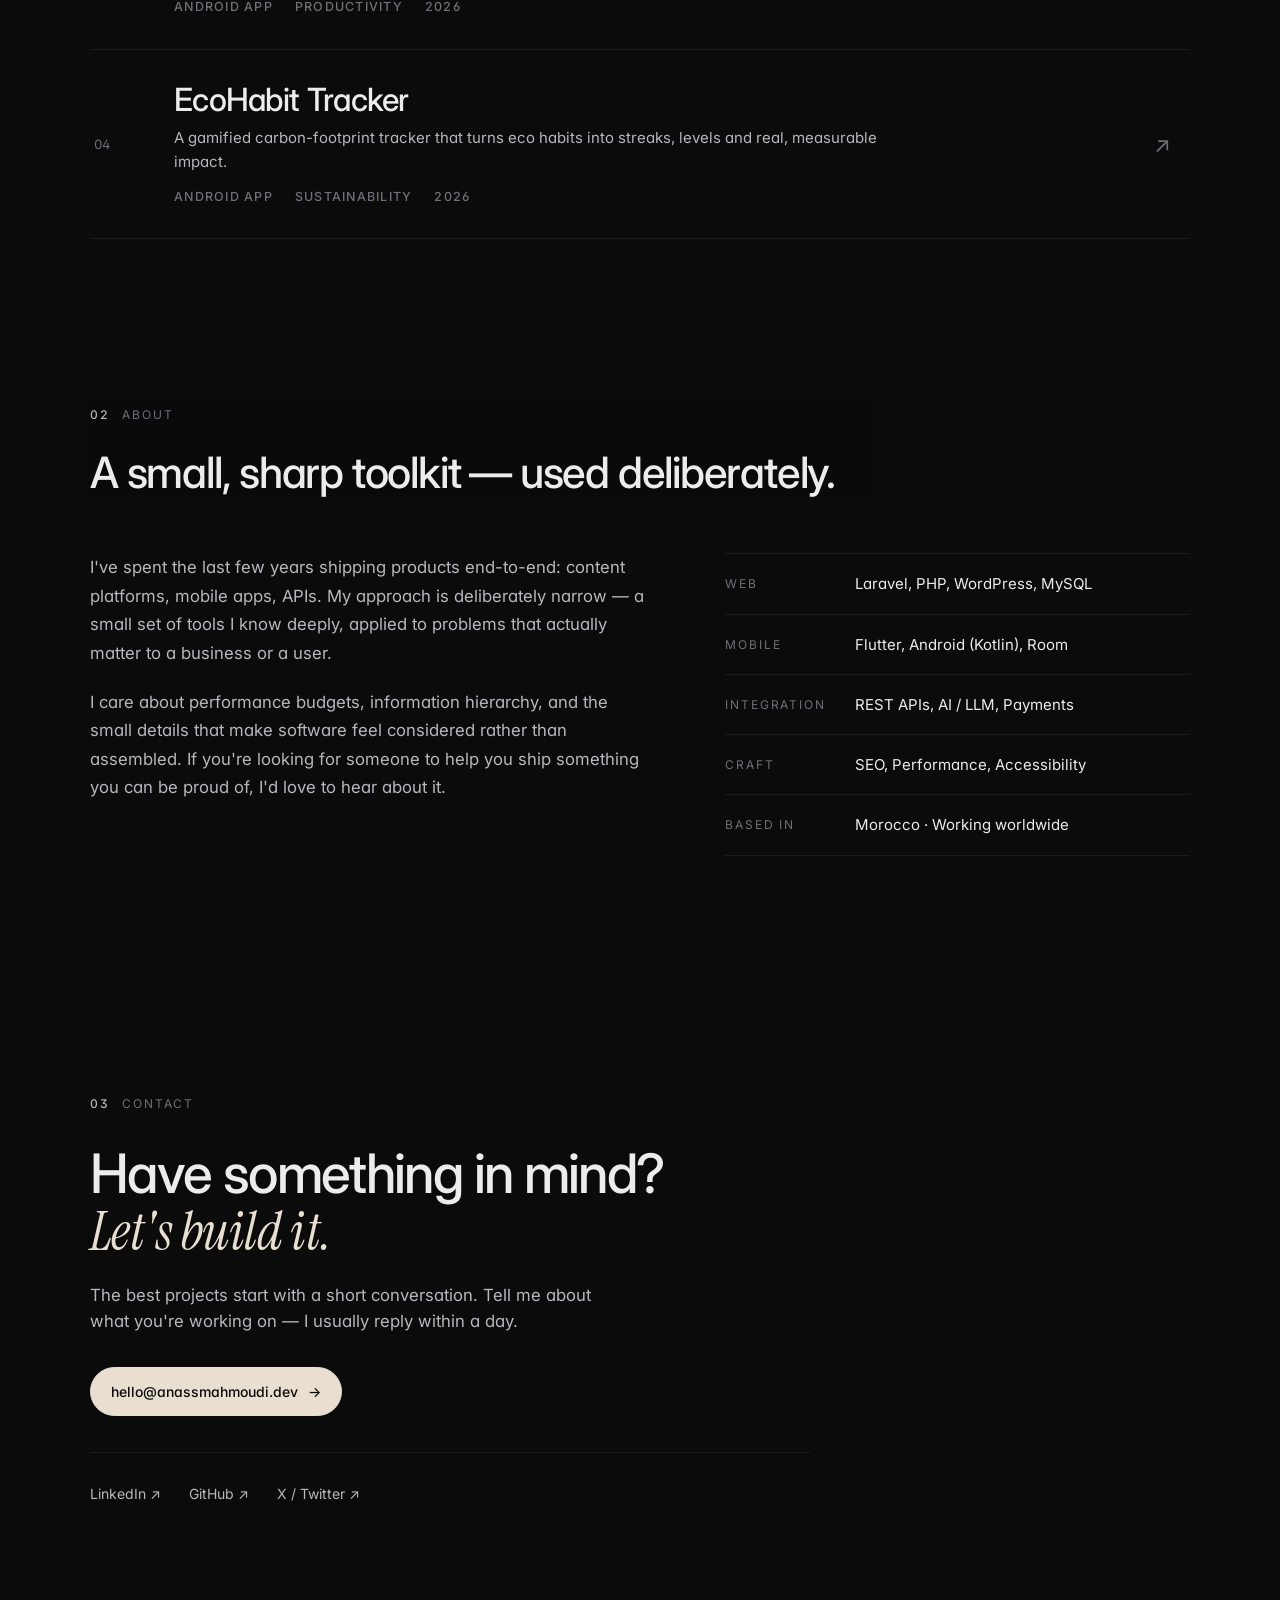
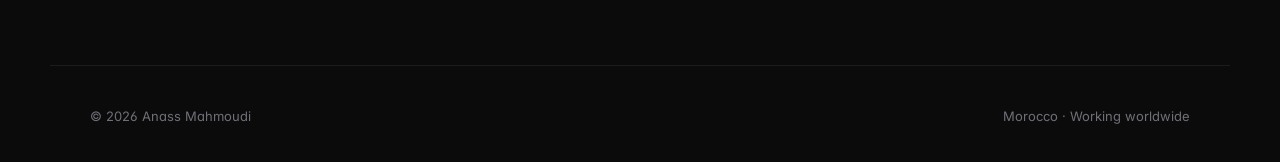
==== commit bfd67b04: "Redesign v2: editorial monochrome layout, restrained typography, quiet motion" ====
--- a/index.html
+++ b/index.html
@@ -6,8 +6,8 @@
   <meta name="viewport" content="width=device-width,initial-scale=1" />
 
   <!-- SEO Meta Tags -->
-  <title>Anass Mahmoudi - Expert Full Stack Developer | Laravel, Flutter, Mobile Apps Morocco</title>
-  <meta name="description" content="Professional Full Stack Developer in Morocco specializing in Laravel web development, Flutter mobile apps, WordPress solutions, and Android development. Available for freelance and remote work worldwide." />
+  <title>Anass Mahmoudi — Full-Stack Developer</title>
+  <meta name="description" content="Anass Mahmoudi — Full-Stack Developer based in Morocco. I build Laravel web platforms and Flutter / Android mobile products with a focus on clarity, performance and shipped results." />
   <meta name="keywords" content="Full Stack Developer Morocco, Laravel Developer, Flutter Developer, Mobile App Development, Web Development Morocco, WordPress Developer, Android Developer, Freelance Developer Morocco, Remote Developer" />
   <meta name="author" content="Anass Mahmoudi" />
   <meta name="robots" content="index, follow" />
@@ -16,15 +16,15 @@
   <!-- Open Graph / Facebook -->
   <meta property="og:type" content="website" />
   <meta property="og:url" content="https://anassmahmoudi.dev/" />
-  <meta property="og:title" content="Anass Mahmoudi - Expert Full Stack Developer | Laravel, Flutter, Mobile Apps Morocco" />
-  <meta property="og:description" content="Professional Full Stack Developer in Morocco specializing in Laravel, Flutter, WordPress, and Android development. Available for freelance and remote work." />
+  <meta property="og:title" content="Anass Mahmoudi — Full-Stack Developer" />
+  <meta property="og:description" content="Full-Stack Developer building Laravel web platforms and Flutter / Android mobile products." />
   <meta property="og:image" content="https://anassmahmoudi.dev/images/anass-portfolio-cover.jpg" />
 
   <!-- Twitter -->
   <meta name="twitter:card" content="summary_large_image" />
   <meta name="twitter:url" content="https://anassmahmoudi.dev/" />
-  <meta name="twitter:title" content="Anass Mahmoudi - Expert Full Stack Developer | Laravel, Flutter, Mobile Apps Morocco" />
-  <meta name="twitter:description" content="Professional Full Stack Developer in Morocco specializing in Laravel, Flutter, WordPress, and Android development." />
+  <meta name="twitter:title" content="Anass Mahmoudi — Full-Stack Developer" />
+  <meta name="twitter:description" content="Full-Stack Developer building Laravel web platforms and Flutter / Android mobile products." />
   <meta name="twitter:image" content="https://anassmahmoudi.dev/images/anass-portfolio-cover.jpg" />
   <meta name="twitter:creator" content="@AnassMahmoudi_" />
 
@@ -42,231 +42,241 @@
       "https://x.com/AnassMahmoudi_"
     ],
     "jobTitle": "Full Stack Developer",
-    "worksFor": {
-      "@type": "Organization",
-      "name": "Freelance Developer"
-    },
-    "address": {
-      "@type": "PostalAddress",
-      "addressCountry": "Morocco"
-    },
+    "worksFor": { "@type": "Organization", "name": "Freelance Developer" },
+    "address": { "@type": "PostalAddress", "addressCountry": "Morocco" },
     "email": "hello@anassmahmoudi.dev",
-    "knowsAbout": [
-      "Laravel Development",
-      "Flutter Development",
-      "Mobile App Development",
-      "WordPress Development",
-      "Android Development",
-      "Web Development",
-      "API Development"
-    ],
-    "description": "Professional Full Stack Developer specializing in Laravel, Flutter, WordPress, and Android development. Available for freelance web development and mobile app projects worldwide."
+    "knowsAbout": ["Laravel Development","Flutter Development","Mobile App Development","WordPress Development","Android Development","Web Development","API Development"],
+    "description": "Full-Stack Developer building Laravel web platforms and Flutter / Android mobile products."
   }
   </script>
 
-  <link rel="stylesheet" href="https://cdnjs.cloudflare.com/ajax/libs/font-awesome/6.4.0/css/all.min.css">
+  <link rel="preconnect" href="https://fonts.googleapis.com">
+  <link rel="preconnect" href="https://fonts.gstatic.com" crossorigin>
+  <link href="https://fonts.googleapis.com/css2?family=Inter:wght@400;500;600;700&family=Instrument+Serif:ital@0;1&display=swap" rel="stylesheet">
   <link rel="stylesheet" href="/style.css">
 </head>
 <body>
-  <div class="bg-orbs" aria-hidden="true">
-    <span class="orb orb-1"></span>
-    <span class="orb orb-2"></span>
-    <span class="orb orb-3"></span>
-  </div>
-
   <header>
-    <div class="nav">
-      <a class="brand" href="index.html#hero" aria-label="Anass Mahmoudi">
-        <img src="/assets/logowhite.png" alt="photo">
-        <div class="name">Anass Mahmoudi</div>
+    <div class="nav container">
+      <a class="brand" href="index.html#top" aria-label="Anass Mahmoudi">
+        <span class="brand-mark">AM</span>
+        <span class="brand-name">Anass Mahmoudi</span>
       </a>
       <button class="nav-toggle" id="navToggle" aria-label="Toggle menu" aria-expanded="false">
-        <span></span><span></span><span></span>
+        <span></span><span></span>
       </button>
       <nav aria-label="Primary" id="primaryNav">
         <ul>
-          <li><a href="index.html#hero">Home</a></li>
-          <li><a href="index.html#projects">Projects</a></li>
-          <li><a href="blogs.html">Blogs</a></li>
-          <li><a href="index.html#contact">Contact</a></li>
+          <li><a href="index.html#work">Work</a></li>
+          <li><a href="index.html#about">About</a></li>
+          <li><a href="blogs.html">Writing</a></li>
+          <li><a href="index.html#contact" class="nav-cta">Contact <span aria-hidden="true">↗</span></a></li>
         </ul>
       </nav>
     </div>
   </header>
 
-  <main>
-    <section id="hero" class="hero">
-      <div class="hero-card" id="heroCard">
-        <span class="hero-badge reveal"><span class="dot-pulse"></span> Available for freelance & remote work</span>
-        <h1 class="reveal" style="transition-delay:.05s">Hi, I'm <span class="gradient-text">Anass Mahmoudi</span></h1>
-        <h2 class="reveal" style="transition-delay:.1s">Expert Full-Stack Developer & Mobile App Specialist</h2>
-        <p class="reveal" style="transition-delay:.15s">Professional Full Stack Developer in Morocco specializing in Laravel web development, Flutter mobile apps, WordPress solutions, and Native Android development. I create high-performance web applications and cross-platform mobile apps with clean architecture, exceptional UX, and optimized performance.</p>
-        <div class="hero-ctas reveal" style="transition-delay:.2s">
-          <a class="btn btn-primary btn-call" href="mailto:hello@anassmahmoudi.dev?subject=Let's%20talk%20about%20my%20project&body=Hi%20Anass%2C%0A%0AI'd%20like%20to%20book%20a%20call%20to%20discuss%20a%20project.%0A%0AName%3A%0ABudget%3A%0AProject%20details%3A"><i class="fas fa-phone-volume"></i> Book a Call</a>
-          <a class="btn btn-ghost" href="index.html#projects"><i class="fas fa-briefcase"></i> View Portfolio</a>
-          <a class="btn btn-ghost" href="blogs.html"><i class="fas fa-blog"></i> Development Blog</a>
+  <main id="top">
+    <section class="hero container">
+      <div class="hero-status reveal">
+        <span class="status-dot"></span>
+        <span>Available for new projects &middot; 2026</span>
+      </div>
+      <h1 class="hero-title reveal">
+        Full-stack developer<br>
+        building <em>quiet, thoughtful</em><br>
+        digital products.
+      </h1>
+      <p class="hero-lede reveal">
+        I'm Anass — a developer based in Morocco. I design and ship Laravel web platforms and Flutter / Android mobile products with a focus on clarity, performance, and outcomes that actually matter.
+      </p>
+      <div class="hero-actions reveal">
+        <a class="link-btn primary" href="mailto:hello@anassmahmoudi.dev?subject=Project%20inquiry&body=Hi%20Anass%2C%0A%0AI%27d%20like%20to%20discuss%20a%20project.%0A%0AName%3A%0ATimeline%3A%0ABudget%3A%0ADetails%3A">
+          Start a project <span class="arrow">→</span>
+        </a>
+        <a class="link-btn" href="index.html#work">
+          See selected work
+        </a>
+      </div>
+    </section>
+
+    <section class="section container" id="work">
+      <header class="section-head reveal">
+        <span class="eyebrow"><span class="eyebrow-num">01</span> Selected Work</span>
+        <h2 class="section-title">Four products, shipped and live.</h2>
+      </header>
+
+      <ol class="work-list" id="workList">
+
+        <li class="work-item reveal" data-project='{
+          "title":"ArabKeto",
+          "role":"Founder, Full-Stack Developer",
+          "year":"2024 &mdash; Present",
+          "tech":"WordPress &middot; Custom PHP &middot; SEO Architecture",
+          "desc":"The leading Arabic-language destination for the ketogenic diet. Science-backed guides, an SEO-first content architecture, and a suite of free interactive calculators (macros, carbs, calories) &mdash; publishing weekly and reaching 10K+ monthly readers with a fast, mobile-first RTL experience.",
+          "tags":["Content Platform","SEO","Arabic / RTL","Web Performance"],
+          "live":"https://arabketo.com"
+        }'>
+          <a class="work-link" href="https://arabketo.com" target="_blank" rel="noopener">
+            <span class="work-index">01</span>
+            <div class="work-body">
+              <h3 class="work-title">ArabKeto</h3>
+              <p class="work-desc">The #1 Arabic resource for the ketogenic diet &mdash; science-backed guides, recipes and free calculators, reaching 10K+ readers a month.</p>
+              <div class="work-meta">
+                <span>Content Platform</span>
+                <span>SEO &middot; Arabic / RTL</span>
+                <span>2024 — Present</span>
+              </div>
+            </div>
+            <span class="work-arrow" aria-hidden="true">↗</span>
+          </a>
+        </li>
+
+        <li class="work-item reveal" data-project='{
+          "title":"NutriGL Insight",
+          "role":"Solo Developer",
+          "year":"2026",
+          "tech":"Android &middot; AI Vision &middot; Health Tech",
+          "desc":"An AI-powered nutrition tracker that reveals the real glycemic impact of every meal &mdash; not just calories. Snap a photo, scan a barcode, or describe a meal in plain language and instantly get macros, fiber and a clear Low / Medium / High glycemic load score, plus smart low-GL swaps and weekly trend insights.",
+          "tags":["AI","Android","Health Tech","Glycemic Load"],
+          "live":"https://play.google.com/store/apps/details?id=com.oushen.NutriGLInsight"
+        }'>
+          <a class="work-link" href="https://play.google.com/store/apps/details?id=com.oushen.NutriGLInsight" target="_blank" rel="noopener">
+            <span class="work-index">02</span>
+            <div class="work-body">
+              <h3 class="work-title">NutriGL Insight</h3>
+              <p class="work-desc">AI food scanner that reveals the real glycemic impact of every meal &mdash; not just calories. Live on Google Play.</p>
+              <div class="work-meta">
+                <span>Android App</span>
+                <span>AI &middot; Health Tech</span>
+                <span>2026</span>
+              </div>
+            </div>
+            <span class="work-arrow" aria-hidden="true">↗</span>
+          </a>
+        </li>
+
+        <li class="work-item reveal" data-project='{
+          "title":"RhythmDo",
+          "role":"Solo Developer",
+          "year":"2026",
+          "tech":"Android &middot; Pomodoro &middot; Productivity",
+          "desc":"A smart timeboxing app that turns to-do lists into focused, rewarding sessions. Features a glowing focus timer, intelligent task prioritization (Finisher, Deep Worker and Consistency Builder modes), Rescue Mode for drifting focus, and gamified streaks that make consistency feel effortless.",
+          "tags":["Productivity","Android","Gamification","Focus Timer"],
+          "live":"https://play.google.com/store/apps/details?id=com.oushen.rhythmdo"
+        }'>
+          <a class="work-link" href="https://play.google.com/store/apps/details?id=com.oushen.rhythmdo" target="_blank" rel="noopener">
+            <span class="work-index">03</span>
+            <div class="work-body">
+              <h3 class="work-title">RhythmDo</h3>
+              <p class="work-desc">A Pomodoro timeboxing app with smart prioritization and gentle gamification that make focus feel rewarding.</p>
+              <div class="work-meta">
+                <span>Android App</span>
+                <span>Productivity</span>
+                <span>2026</span>
+              </div>
+            </div>
+            <span class="work-arrow" aria-hidden="true">↗</span>
+          </a>
+        </li>
+
+        <li class="work-item reveal" data-project='{
+          "title":"EcoHabit Tracker",
+          "role":"Solo Developer",
+          "year":"2026",
+          "tech":"Android &middot; Sustainability &middot; Data Viz",
+          "desc":"A gamified carbon-footprint tracker for Gen Z. Logs daily choices and visualizes real-world impact (trees saved, car miles avoided) using IPCC, UK DEFRA and EPA emission data &mdash; with streaks, XP levels, badges and social challenges that make sustainability feel like a game, not a chore.",
+          "tags":["Sustainability","Android","Gamification","Data Viz"],
+          "live":"https://play.google.com/store/apps/details?id=com.oushen.ecohabit_tracker"
+        }'>
+          <a class="work-link" href="https://play.google.com/store/apps/details?id=com.oushen.ecohabit_tracker" target="_blank" rel="noopener">
+            <span class="work-index">04</span>
+            <div class="work-body">
+              <h3 class="work-title">EcoHabit Tracker</h3>
+              <p class="work-desc">A gamified carbon-footprint tracker that turns eco habits into streaks, levels and real, measurable impact.</p>
+              <div class="work-meta">
+                <span>Android App</span>
+                <span>Sustainability</span>
+                <span>2026</span>
+              </div>
+            </div>
+            <span class="work-arrow" aria-hidden="true">↗</span>
+          </a>
+        </li>
+
+      </ol>
+    </section>
+
+    <section class="section container" id="about">
+      <header class="section-head reveal">
+        <span class="eyebrow"><span class="eyebrow-num">02</span> About</span>
+        <h2 class="section-title">A small, sharp toolkit — used deliberately.</h2>
+      </header>
+
+      <div class="about-grid">
+        <div class="about-text reveal">
+          <p>I've spent the last few years shipping products end-to-end: content platforms, mobile apps, APIs. My approach is deliberately narrow — a small set of tools I know deeply, applied to problems that actually matter to a business or a user.</p>
+          <p>I care about performance budgets, information hierarchy, and the small details that make software feel considered rather than assembled. If you're looking for someone to help you ship something you can be proud of, I'd love to hear about it.</p>
         </div>
-        <div class="hero-stats reveal" style="transition-delay:.25s">
-          <div class="stat"><span class="stat-num" data-count="4">0</span><span class="stat-label">Shipped Products</span></div>
-          <div class="stat"><span class="stat-num" data-count="3">0</span><span class="stat-label">Live Play Store Apps</span></div>
-          <div class="stat"><span class="stat-num" data-count="10" data-suffix="K+">0</span><span class="stat-label">Monthly Readers</span></div>
-          <div class="stat"><span class="stat-num" data-count="100" data-suffix="%">0</span><span class="stat-label">Client-Focused</span></div>
+        <dl class="about-stack reveal">
+          <div><dt>Web</dt><dd>Laravel, PHP, WordPress, MySQL</dd></div>
+          <div><dt>Mobile</dt><dd>Flutter, Android (Kotlin), Room</dd></div>
+          <div><dt>Integration</dt><dd>REST APIs, AI / LLM, Payments</dd></div>
+          <div><dt>Craft</dt><dd>SEO, Performance, Accessibility</dd></div>
+          <div><dt>Based in</dt><dd>Morocco &middot; Working worldwide</dd></div>
+        </dl>
+      </div>
+    </section>
+
+    <section class="section container" id="contact">
+      <div class="contact-block reveal">
+        <span class="eyebrow"><span class="eyebrow-num">03</span> Contact</span>
+        <h2 class="contact-headline">
+          Have something in mind?<br>
+          <span class="soft">Let's build it.</span>
+        </h2>
+        <p class="contact-sub">The best projects start with a short conversation. Tell me about what you're working on — I usually reply within a day.</p>
+        <div class="contact-actions">
+          <a class="link-btn primary" href="mailto:hello@anassmahmoudi.dev?subject=Project%20inquiry&body=Hi%20Anass%2C%0A%0AI%27d%20like%20to%20discuss%20a%20project.%0A%0AName%3A%0ATimeline%3A%0ABudget%3A%0ADetails%3A">
+            hello@anassmahmoudi.dev <span class="arrow">→</span>
+          </a>
         </div>
-        <div class="hero-location reveal" style="transition-delay:.3s">
-          <strong><i class="fas fa-location-dot"></i> Morocco</strong> &nbsp;•&nbsp; <strong>Available for freelance web development &amp; remote mobile app projects worldwide</strong>
-        </div>
-      </div>
-      <div class="hero-photo reveal" aria-hidden="true">
-        <div class="photo-ring">
-          <img class="profile-photo" src="/assets/12596370_967532649962927_29807497_n_967532649962927.jpg" alt="Anass Mahmoudi">
-          <span class="available-badge"><span class="dot-pulse"></span> Available now</span>
-        </div>
-      </div>
-    </section>
-
-    <section class="stack-strip">
-      <div class="container">
-        <p class="stack-label reveal">Core Toolkit</p>
-        <div class="stack-row reveal">
-          <span class="stack-chip"><i class="fab fa-laravel"></i> Laravel</span>
-          <span class="stack-chip"><i class="fas fa-mobile-screen-button"></i> Flutter</span>
-          <span class="stack-chip"><i class="fab fa-wordpress"></i> WordPress</span>
-          <span class="stack-chip"><i class="fab fa-android"></i> Android / Kotlin</span>
-          <span class="stack-chip"><i class="fas fa-robot"></i> AI Integration</span>
-          <span class="stack-chip"><i class="fas fa-magnifying-glass-chart"></i> SEO</span>
-        </div>
-      </div>
-    </section>
-
-    <section id="projects" class="container">
-      <h2 class="section-title reveal">Featured Development Projects &amp; Portfolio</h2>
-      <p class="section-sub reveal">Real, published products — a high-traffic Arabic content platform and three live Android apps on Google Play, built end-to-end with clean architecture and polished UX.</p>
-      <div class="projects-grid" id="projectsGrid">
-
-        <article class="project-card" tabindex="0" role="button" style="--card-accent:#4ade80" data-project='{
-          "title":"ArabKeto — Arabic Keto Platform",
-          "tech":"Content Platform • SEO • Custom Calculators",
-          "desc":"The leading Arabic-language destination for the ketogenic diet: in-depth science-backed guides, an SEO-first architecture, and free interactive tools (macro, carb & calorie calculators). Publishes weekly and reaches 10K+ monthly readers with a fast, mobile-first, fully Arabic (RTL) experience.",
-          "tags":["SEO","Content Platform","Arabic / RTL","Web Performance"],
-          "icon":"fa-solid fa-drumstick-bite",
-          "live":"https://arabketo.com"
-        }'>
-          <div class="card-logo" style="background:linear-gradient(145deg,#4ade80,#16a34a)"><i class="fa-solid fa-drumstick-bite"></i></div>
-          <div class="project-meta">Content Platform • SEO • Arabic</div>
-          <h3>ArabKeto — Arabic Keto Platform</h3>
-          <p class="project-short">The #1 Arabic resource for the keto diet — science-backed guides, recipes and free calculators reaching 10K+ readers a month.</p>
-          <div class="tags">
-            <span class="tag">SEO</span><span class="tag">RTL / Arabic</span><span class="tag">Web Performance</span>
-          </div>
-          <div class="card-footer"><span class="card-link">arabketo.com <i class="fas fa-arrow-up-right-from-square"></i></span></div>
-        </article>
-
-        <article class="project-card" tabindex="0" role="button" style="--card-accent:#ff8a3d" data-project='{
-          "title":"NutriGL Insight",
-          "tech":"Android • AI Food Scanner • Health Tech",
-          "desc":"AI-powered glycemic load & nutrition tracker for Android. Snap a photo, scan a barcode, or type a meal to instantly get calories, macros, fiber and a clear Low / Medium / High glycemic load score — plus smart low-GL swaps and weekly trend insights to stop energy crashes and blood-sugar spikes.",
-          "tags":["AI","Android","Health Tech","Glycemic Load"],
-          "logo":"/assets/nutrigl-logo.png",
-          "live":"https://play.google.com/store/apps/details?id=com.oushen.NutriGLInsight"
-        }'>
-          <div class="card-logo has-img" style="background:linear-gradient(145deg,#ff9d45,#ff6b00)"><img src="/assets/nutrigl-logo.png" alt="NutriGL Insight logo"></div>
-          <div class="project-meta">Android • AI • Health Tech</div>
-          <h3>NutriGL Insight</h3>
-          <p class="project-short">AI food scanner that reveals the real glycemic impact of every meal — not just calories. Live on Google Play.</p>
-          <div class="tags">
-            <span class="tag">AI</span><span class="tag">Android</span><span class="tag">Glycemic Load</span>
-          </div>
-          <div class="card-footer"><span class="card-link">Google Play <i class="fas fa-arrow-up-right-from-square"></i></span></div>
-        </article>
-
-        <article class="project-card" tabindex="0" role="button" style="--card-accent:#2dd4cf" data-project='{
-          "title":"RhythmDo — Timebox Tasks",
-          "tech":"Android • Pomodoro • Productivity",
-          "desc":"Smart Pomodoro timeboxing app that turns to-do lists into focused, rewarding sessions. Features a glowing focus timer, intelligent task prioritization (Finisher, Deep Worker & Consistency Builder modes), Rescue Mode for drifting focus, and gamified streaks with confetti rewards.",
-          "tags":["Productivity","Android","Gamification","Focus Timer"],
-          "logo":"/assets/rhythmdo-logo.png",
-          "live":"https://play.google.com/store/apps/details?id=com.oushen.rhythmdo"
-        }'>
-          <div class="card-logo has-img" style="background:linear-gradient(145deg,#5eead4,#0d9488)"><img src="/assets/rhythmdo-logo.png" alt="RhythmDo logo"></div>
-          <div class="project-meta">Android • Productivity • Gamification</div>
-          <h3>RhythmDo — Timebox Tasks</h3>
-          <p class="project-short">A Pomodoro timeboxing app with smart prioritization and gamified streaks that make focus feel rewarding.</p>
-          <div class="tags">
-            <span class="tag">Productivity</span><span class="tag">Android</span><span class="tag">Gamification</span>
-          </div>
-          <div class="card-footer"><span class="card-link">Google Play <i class="fas fa-arrow-up-right-from-square"></i></span></div>
-        </article>
-
-        <article class="project-card" tabindex="0" role="button" style="--card-accent:#22c55e" data-project='{
-          "title":"EcoHabit Tracker",
-          "tech":"Android • Sustainability • Gamification",
-          "desc":"A gamified carbon-footprint tracker built for Gen Z. Logs daily choices and visualizes real-world impact (trees saved, car miles avoided) using IPCC, UK DEFRA & EPA emission data — with streaks, XP levels, badges and social challenges that make sustainability feel like a game, not a chore.",
-          "tags":["Sustainability","Android","Gamification","Data Viz"],
-          "icon":"fa-solid fa-leaf",
-          "live":"https://play.google.com/store/apps/details?id=com.oushen.ecohabit_tracker"
-        }'>
-          <div class="card-logo" style="background:linear-gradient(145deg,#4ade80,#059669)"><i class="fa-solid fa-leaf"></i></div>
-          <div class="project-meta">Android • Sustainability • Data</div>
-          <h3>EcoHabit Tracker</h3>
-          <p class="project-short">Gamified carbon-footprint tracker that turns eco-friendly habits into streaks, levels and real impact stats.</p>
-          <div class="tags">
-            <span class="tag">Sustainability</span><span class="tag">Android</span><span class="tag">Gamification</span>
-          </div>
-          <div class="card-footer"><span class="card-link">Google Play <i class="fas fa-arrow-up-right-from-square"></i></span></div>
-        </article>
-
-      </div>
-    </section>
-
-    <section id="contact" class="container">
-      <div class="contact-panel reveal">
-        <span class="contact-eyebrow"><i class="fas fa-comments"></i> Let's work together</span>
-        <h2 class="section-title" style="margin-bottom:14px">Ready to Start Your Next Project?</h2>
-        <p class="contact-line">Whether it's a Laravel web platform, a Flutter or Android mobile app, or an AI-powered product — book a free call and let's talk about how I can help you build it.</p>
-        <div class="contact-ctas">
-          <a class="btn btn-primary btn-call btn-lg" href="mailto:hello@anassmahmoudi.dev?subject=Let's%20talk%20about%20my%20project&body=Hi%20Anass%2C%0A%0AI'd%20like%20to%20book%20a%20call%20to%20discuss%20a%20project.%0A%0AName%3A%0ABudget%3A%0AProject%20details%3A"><i class="fas fa-phone-volume"></i> Book a Free Call</a>
-          <a class="btn btn-ghost btn-lg" href="mailto:hello@anassmahmoudi.dev"><i class="fas fa-envelope"></i> Send an Email</a>
-        </div>
-        <div class="socials" role="navigation" aria-label="contact links">
-          <a href="mailto:hello@anassmahmoudi.dev" title="Email"><i class="fas fa-envelope"></i></a>
-          <a href="https://www.linkedin.com/in/anass-mahmoudi" target="_blank" rel="noopener" title="LinkedIn"><i class="fab fa-linkedin"></i></a>
-          <a href="https://github.com/MahmoudiAnass" target="_blank" rel="noopener" title="GitHub"><i class="fab fa-github"></i></a>
-          <a href="https://x.com/AnassMahmoudi_" target="_blank" rel="noopener" title="X"><i class="fa-brands fa-x-twitter"></i></a>
-        </div>
-      </div>
-    </section>
-
-    <footer>
-      <p>&copy; 2026 Anass Mahmoudi — Professional Full Stack Developer | Laravel • Flutter • WordPress • Android Development</p>
-      <p class="footer-sub">Available for freelance web development and mobile app development projects worldwide</p>
+        <ul class="social-row" aria-label="Elsewhere">
+          <li><a href="https://www.linkedin.com/in/anass-mahmoudi" target="_blank" rel="noopener">LinkedIn <span aria-hidden="true">↗</span></a></li>
+          <li><a href="https://github.com/MahmoudiAnass" target="_blank" rel="noopener">GitHub <span aria-hidden="true">↗</span></a></li>
+          <li><a href="https://x.com/AnassMahmoudi_" target="_blank" rel="noopener">X / Twitter <span aria-hidden="true">↗</span></a></li>
+        </ul>
+      </div>
+    </section>
+
+    <footer class="site-footer container">
+      <div class="footer-row">
+        <span>© 2026 Anass Mahmoudi</span>
+        <span class="footer-loc">Morocco &middot; Working worldwide</span>
+      </div>
     </footer>
   </main>
 
   <!-- Modal (project) -->
   <div id="modalBackdrop" class="modal-backdrop" aria-hidden="true" role="dialog" aria-modal="true">
     <div class="modal" id="modal" role="document" aria-labelledby="modalTitle">
-      <div style="display:flex; justify-content:space-between; align-items:center;">
-        <div style="display:flex; gap:12px; align-items:center;">
-          <div class="modal-logo" id="modalLogo"><i class="fas fa-folder-open"></i></div>
-          <h3 id="modalTitle" style="margin:0;color:var(--accent)">Project</h3>
-        </div>
-        <div class="close" id="modalClose" title="Close"><i class="fas fa-times"></i></div>
-      </div>
-      <div class="modal-body" style="margin-top:8px">
-        <div class="details">
-          <p id="modalTech" style="color:var(--muted); font-weight:700"></p>
-          <p id="modalDesc" style="margin-top:8px; color:var(--muted)"></p>
-          <div class="meta" id="modalTags"></div>
-          <div style="margin-top:18px">
-            <a id="modalLive" class="btn btn-primary" href="#" target="_blank" rel="noopener" style="display:inline-block"><i class="fas fa-external-link-alt"></i> Visit Live</a>
-          </div>
-        </div>
+      <button class="modal-close" id="modalClose" aria-label="Close">×</button>
+      <span class="modal-eyebrow" id="modalYear"></span>
+      <h3 id="modalTitle" class="modal-title">Project</h3>
+      <p class="modal-role" id="modalRole"></p>
+      <p class="modal-tech" id="modalTech"></p>
+      <p class="modal-desc" id="modalDesc"></p>
+      <div class="modal-tags" id="modalTags"></div>
+      <div class="modal-actions">
+        <a id="modalLive" class="link-btn primary" href="#" target="_blank" rel="noopener">
+          Visit <span class="arrow">→</span>
+        </a>
       </div>
     </div>
   </div>
 
-  <button id="backToTop" class="back-to-top" title="Back to top" aria-label="Back to top"> <i class="fas fa-arrow-up"></i> </button>
+  <button id="backToTop" class="back-to-top" title="Back to top" aria-label="Back to top">↑</button>
 
   <script src="/functionality.js"></script>
 </body>
-</html>+</html>
--- a/style.css
+++ b/style.css
@@ -1,158 +1,590 @@
-/* index.css */
+/* ===========================================================
+   Anass Mahmoudi — portfolio
+   Design principles:
+   - Monochrome, editorial, deliberate.
+   - One accent (warm off-white) used sparingly.
+   - Typography does the heavy lifting.
+   - Motion is quiet: fades, subtle underlines, no glow.
+   =========================================================== */
+
 :root{
-  --bg:#08080b; --bg2:#0d0d11; --panel:#131313; --muted:#a9a9b6; --text:#f3f3f6;
-  --accent:#ff6b00; --accent2:#2dd4cf; --accent-soft: rgba(255,107,0,0.14);
-  --glass: rgba(255,255,255,0.03); --border: rgba(255,255,255,0.07);
-  --card-shadow: 0 8px 30px rgba(0,0,0,0.6); --radius:16px; --max-width:1140px;
+  --bg:        #0b0b0c;
+  --bg-elev:   #101012;
+  --line:      #1c1c20;
+  --line-2:    #26262b;
+  --text:      #ececec;
+  --text-2:    #b7b7bd;
+  --muted:     #6f6f77;
+  --accent:    #e8dfd0;     /* warm off-white, used sparingly */
+  --accent-ink:#0b0b0c;
+
+  --serif: "Instrument Serif", "Times New Roman", ui-serif, Georgia, serif;
+  --sans:  "Inter", ui-sans-serif, system-ui, -apple-system, "Segoe UI", Roboto, "Helvetica Neue", Arial, sans-serif;
+
+  --max: 1180px;
+  --gutter: clamp(20px, 4vw, 40px);
+
   --ease: cubic-bezier(.22,1,.36,1);
 }
-*{box-sizing:border-box} html{scroll-behavior:smooth} html,body{height:100%}
-body{ margin:0; font-family: "Segoe UI", Roboto, system-ui, -apple-system, "Helvetica Neue", Arial; background: radial-gradient(1200px 600px at 15% -10%, rgba(255,107,0,0.08), transparent), radial-gradient(1000px 600px at 100% 10%, rgba(45,212,207,0.06), transparent), linear-gradient(180deg,var(--bg), #050505 140%); color:var(--text); -webkit-font-smoothing:antialiased; -moz-osx-font-smoothing:grayscale; overflow-x:hidden; line-height:1.5; position:relative; }
-
-/* animated background orbs */
-.bg-orbs{ position:fixed; inset:0; z-index:0; overflow:hidden; pointer-events:none; }
-.orb{ position:absolute; border-radius:50%; filter:blur(70px); opacity:0.35; will-change:transform; }
-.orb-1{ width:420px; height:420px; background:var(--accent); top:-120px; left:-100px; animation:float1 22s ease-in-out infinite; }
-.orb-2{ width:380px; height:380px; background:var(--accent2); top:20%; right:-140px; animation:float2 26s ease-in-out infinite; opacity:0.22; }
-.orb-3{ width:320px; height:320px; background:#a855f7; bottom:-140px; left:30%; animation:float3 30s ease-in-out infinite; opacity:0.16; }
-@keyframes float1{ 0%,100%{transform:translate(0,0) scale(1)} 50%{transform:translate(60px,80px) scale(1.15)} }
-@keyframes float2{ 0%,100%{transform:translate(0,0) scale(1)} 50%{transform:translate(-70px,60px) scale(1.1)} }
-@keyframes float3{ 0%,100%{transform:translate(0,0) scale(1)} 50%{transform:translate(50px,-60px) scale(1.2)} }
-
-header, main, footer{ position:relative; z-index:1; }
-
-header{ position:sticky; top:0; z-index:1100; background: rgba(8,8,11,0.72); backdrop-filter: blur(10px); -webkit-backdrop-filter: blur(10px); border-bottom: 1px solid var(--border); }
-.nav{ max-width:var(--max-width); margin:0 auto; padding:14px 20px; display:flex; align-items:center; justify-content:space-between; gap:12px; }
-.brand{ display:flex; align-items:center; gap:12px; text-decoration:none; color:inherit; transition:opacity .25s; }
-.brand:hover{opacity:0.85}
-.brand img{width:44px;height:44px;border-radius:10px;border:2px solid var(--accent);object-fit:cover}
-.brand .name{font-weight:700; letter-spacing:0.2px}
-nav ul{list-style:none; display:flex; gap:6px; margin:0; padding:0; align-items:center}
-nav a{color:var(--muted); text-decoration:none; font-weight:600; font-size:0.95rem; padding:8px 12px; border-radius:8px; position:relative; transition:color .25s, background .25s;}
-nav a:hover{color:var(--text); background:var(--glass)}
-nav a::after{ content:''; position:absolute; left:12px; right:12px; bottom:4px; height:2px; background:linear-gradient(90deg,var(--accent),var(--accent2)); transform:scaleX(0); transform-origin:left; transition:transform .3s var(--ease); }
-nav a:hover::after{transform:scaleX(1)}
-
-.nav-toggle{ display:none; flex-direction:column; justify-content:center; gap:5px; width:38px; height:38px; background:transparent; border:1px solid var(--border); border-radius:8px; cursor:pointer; padding:0; }
-.nav-toggle span{ display:block; width:18px; height:2px; margin:0 auto; background:var(--text); border-radius:2px; transition:transform .3s var(--ease), opacity .3s var(--ease); }
-.nav-toggle.open span:nth-child(1){transform:translateY(7px) rotate(45deg)}
-.nav-toggle.open span:nth-child(2){opacity:0}
-.nav-toggle.open span:nth-child(3){transform:translateY(-7px) rotate(-45deg)}
-
-/* Scroll reveal */
-.reveal{ opacity:0; transform:translateY(22px); transition:opacity .7s var(--ease), transform .7s var(--ease); }
-.reveal.in-view{ opacity:1; transform:none; }
-
-.gradient-text{ background:linear-gradient(100deg, var(--accent), #ffb066 45%, var(--accent2)); -webkit-background-clip:text; background-clip:text; color:transparent; }
-
-.hero{ max-width:var(--max-width); margin:36px auto 18px; display:grid; grid-template-columns: minmax(0, 1fr) minmax(280px, 420px); gap:28px; align-items:start; padding:28px; }
-.hero-card{ background:linear-gradient(180deg, rgba(255,255,255,0.02), rgba(255,255,255,0.01)); border-radius:var(--radius); padding:36px; box-shadow:var(--card-shadow); border:1px solid var(--border); min-height:400px; display:flex; flex-direction:column; justify-content:center; }
-.hero-badge{ display:inline-flex; align-items:center; gap:8px; align-self:flex-start; background:var(--accent-soft); border:1px solid rgba(255,107,0,0.3); color:#ffb066; font-size:0.8rem; font-weight:700; padding:7px 14px; border-radius:999px; margin-bottom:18px; }
-.dot-pulse{ width:8px; height:8px; border-radius:50%; background:#4ade80; box-shadow:0 0 0 rgba(74,222,128,0.6); animation:pulseDot 1.8s infinite; }
-@keyframes pulseDot{ 0%{box-shadow:0 0 0 0 rgba(74,222,128,0.6)} 70%{box-shadow:0 0 0 8px rgba(74,222,128,0)} 100%{box-shadow:0 0 0 0 rgba(74,222,128,0)} }
-.hero-card h1{color:var(--text); margin:0 0 12px; font-size:2.4rem; line-height:1.2; font-weight:800;}
-.hero-card h2{margin:0 0 16px; font-weight:600; color:#dcdce2; line-height:1.3}
-.hero-card p{color:var(--muted); margin:0 0 20px; line-height:1.65; max-width:none}
-.hero-ctas{margin:16px 0; display:flex; gap:12px; flex-wrap:wrap}
-
-.btn{ display:inline-flex; align-items:center; gap:10px; padding:12px 20px; border-radius:999px; font-weight:700; text-decoration:none; cursor:pointer; transition:transform .3s var(--ease), box-shadow .3s var(--ease), border-color .3s var(--ease), color .3s var(--ease); position:relative; overflow:hidden; border:1px solid transparent; }
-.btn i{position:relative; z-index:1}
-.btn span, .btn{z-index:1}
-.btn-primary{background:linear-gradient(120deg,var(--accent),#ff9142); color:#111; box-shadow:0 8px 24px rgba(255,107,0,0.25)}
-.btn-primary::before{ content:''; position:absolute; inset:0; background:linear-gradient(120deg, transparent, rgba(255,255,255,0.35), transparent); transform:translateX(-120%); transition:transform .6s var(--ease); }
-.btn-primary:hover::before{transform:translateX(120%)}
-.btn-primary:hover{transform:translateY(-3px); box-shadow:0 14px 34px rgba(255,107,0,0.35)}
-.btn-ghost{border:1px solid var(--border); color:var(--muted); background:rgba(255,255,255,0.02)}
-.btn-ghost:hover{border-color:var(--accent2); color:var(--text); transform:translateY(-3px); box-shadow:0 10px 24px rgba(45,212,207,0.12)}
-.btn-lg{padding:15px 26px; font-size:1.05rem}
-.btn-call i{ animation:ring 2.4s ease-in-out infinite; }
-@keyframes ring{ 0%,85%,100%{transform:rotate(0)} 88%{transform:rotate(-15deg)} 91%{transform:rotate(12deg)} 94%{transform:rotate(-8deg)} 97%{transform:rotate(4deg)} }
-
-.hero-stats{ display:flex; flex-wrap:wrap; gap:28px; margin:22px 0 6px; padding-top:20px; border-top:1px solid var(--border); }
-.stat{display:flex; flex-direction:column; gap:2px}
-.stat-num{font-size:1.6rem; font-weight:800; color:var(--text); background:linear-gradient(100deg,var(--accent),var(--accent2)); -webkit-background-clip:text; background-clip:text; color:transparent;}
-.stat-label{font-size:0.82rem; color:var(--muted)}
-.hero-location{margin-top:18px; color:var(--muted); font-size:0.95rem}
-.hero-location i{color:var(--accent2)}
-
-.hero-photo{ display:flex; justify-content:center; align-items:center; position:sticky; top:100px; }
-.photo-ring{ position:relative; width:100%; max-width:300px; }
-.photo-ring::before{ content:''; position:absolute; inset:-10px; border-radius:24px; background:linear-gradient(135deg,var(--accent),var(--accent2)); opacity:0.5; filter:blur(18px); z-index:0; animation:glowPulse 4s ease-in-out infinite; }
-@keyframes glowPulse{ 0%,100%{opacity:0.35} 50%{opacity:0.6} }
-.profile-photo{ position:relative; z-index:1; width:100%; height:300px; border-radius:18px; object-fit:cover; border:4px solid rgba(255,255,255,0.08); box-shadow:0 12px 40px rgba(0,0,0,0.6); display:block; }
-.available-badge{ position:absolute; z-index:2; bottom:14px; left:50%; transform:translateX(-50%); display:inline-flex; align-items:center; gap:8px; background:rgba(10,10,12,0.85); backdrop-filter:blur(6px); border:1px solid var(--border); padding:7px 14px; border-radius:999px; font-size:0.78rem; font-weight:700; white-space:nowrap; }
-
-.stack-strip{padding:34px 20px 10px}
-.stack-label{ text-align:center; text-transform:uppercase; letter-spacing:2px; font-size:0.75rem; color:var(--muted); margin-bottom:16px; }
-.stack-row{ display:flex; flex-wrap:wrap; justify-content:center; gap:12px; }
-.stack-chip{ display:inline-flex; align-items:center; gap:8px; padding:10px 16px; border-radius:999px; background:var(--glass); border:1px solid var(--border); color:var(--muted); font-weight:600; font-size:0.88rem; transition:transform .3s var(--ease), color .3s, border-color .3s; }
-.stack-chip:hover{ color:var(--text); border-color:var(--accent); transform:translateY(-3px); }
-.stack-chip i{color:var(--accent2)}
-
-section{padding:70px 20px}
-.container{max-width:var(--max-width); margin:0 auto}
-h2.section-title{color:var(--text); text-align:center; margin-bottom:14px; font-size:2rem; font-weight:800;}
-.section-sub{text-align:center; color:var(--muted); margin:0 auto 36px; max-width:640px; }
-
-.projects-grid{ display:grid; grid-template-columns: repeat(auto-fit,minmax(260px,1fr)); gap:22px; margin-top:20px; }
-.project-card{ --card-accent:#ff6b00; background:linear-gradient(180deg,#121214,#0d0d0f); border-radius:18px; padding:22px; cursor:pointer; transition:transform .35s var(--ease), box-shadow .35s var(--ease), border-color .35s var(--ease), opacity .5s ease; border:1px solid var(--border); box-shadow: 0 6px 20px rgba(0,0,0,0.5); opacity:0; transform:translateY(16px); position:relative; overflow:hidden; }
-.project-card::before{ content:''; position:absolute; inset:0; border-radius:18px; padding:1px; background:linear-gradient(140deg, var(--card-accent), transparent 45%); -webkit-mask:linear-gradient(#fff 0 0) content-box, linear-gradient(#fff 0 0); mask:linear-gradient(#fff 0 0) content-box, linear-gradient(#fff 0 0); -webkit-mask-composite:xor; mask-composite:exclude; opacity:0; transition:opacity .35s var(--ease); pointer-events:none; }
-.project-card.show{ opacity:1; transform:none }
-.project-card:hover{transform:translateY(-8px); box-shadow:0 22px 46px rgba(0,0,0,0.55), 0 0 0 1px var(--card-accent) inset; }
-.project-card:hover::before{opacity:1}
-.card-logo{ width:56px; height:56px; border-radius:14px; display:flex; align-items:center; justify-content:center; font-size:1.5rem; color:#111; margin-bottom:16px; box-shadow:0 8px 20px rgba(0,0,0,0.35); }
-.card-logo.has-img{ background:rgba(255,255,255,0.04) !important; padding:8px; }
-.card-logo.has-img img{ width:100%; height:100%; object-fit:contain; border-radius:8px; }
-.project-card h3{margin:6px 0 8px; color:#fff; font-size:1.15rem;}
-.project-meta{font-size:0.85rem; color:var(--card-accent); font-weight:700; margin-bottom:6px; text-transform:uppercase; letter-spacing:0.4px;}
-.project-short{color:var(--muted); margin:0 0 14px; font-size:0.95rem; line-height:1.55;}
-.tags{display:flex; gap:8px; flex-wrap:wrap}
-.tag{font-size:0.76rem; padding:6px 10px; border-radius:999px; background:rgba(255,255,255,0.04); color:var(--muted); border:1px solid var(--border);}
-.card-footer{margin-top:16px; padding-top:14px; border-top:1px solid var(--border);}
-.card-link{color:var(--card-accent); font-weight:700; font-size:0.9rem; display:inline-flex; align-items:center; gap:8px;}
-.card-link i{font-size:0.75rem; transition:transform .3s var(--ease);}
-.project-card:hover .card-link i{transform:translate(2px,-2px)}
-
-.modal-backdrop{ position:fixed; inset:0; background:rgba(3,3,3,0.65); backdrop-filter:blur(4px); display:none; align-items:center; justify-content:center; z-index:1400; padding:20px; }
-.modal{ width:100%; max-width:640px; background:linear-gradient(180deg,#141416,#0c0c0e); border-radius:18px; padding:26px; border:1px solid var(--border); box-shadow:0 30px 80px rgba(0,0,0,0.7); transform:scale(.94) translateY(10px); opacity:0; transition:opacity .25s var(--ease), transform .25s var(--ease); }
-.modal.open{ transform:none; opacity:1 }
-.modal-logo{ width:44px; height:44px; border-radius:12px; background:var(--accent-soft); display:flex; align-items:center; justify-content:center; color:var(--accent); font-size:1.2rem; overflow:hidden; }
-.modal-logo img{width:100%;height:100%;object-fit:contain;padding:6px}
-.modal .close{ color:var(--muted); cursor:pointer; font-size:1.1rem; width:36px; height:36px; display:flex; align-items:center; justify-content:center; border-radius:8px; transition:background .25s, color .25s; }
-.modal .close:hover{background:var(--glass); color:var(--text)}
-.modal h3{color:var(--accent); margin-top:6px}
-.modal .modal-body{margin-top:12px}
-.modal .details p{color:var(--muted)}
-.modal .meta{display:flex; gap:10px; flex-wrap:wrap; margin-top:12px}
-.meta .chip{padding:8px 12px; border-radius:999px; background:rgba(255,255,255,0.03); color:var(--muted); font-weight:600; font-size:0.85rem; border:1px solid var(--border);}
-
-.back-to-top{ position:fixed; right:20px; bottom:26px; z-index:1300; display:none; width:52px;height:52px;border-radius:14px; align-items:center; justify-content:center; background:linear-gradient(135deg,var(--accent), #e55a00); color:#111; cursor:pointer; box-shadow:0 12px 30px rgba(0,0,0,0.5); border:none; transition:transform .3s var(--ease); }
-.back-to-top:hover{transform:translateY(-4px)}
-
-.contact-panel{ text-align:center; max-width:680px; margin:0 auto; background:linear-gradient(180deg, rgba(255,255,255,0.025), rgba(255,255,255,0.01)); border:1px solid var(--border); border-radius:24px; padding:52px 36px; box-shadow:var(--card-shadow); }
-.contact-eyebrow{ display:inline-flex; align-items:center; gap:8px; color:var(--accent2); font-weight:700; font-size:0.85rem; text-transform:uppercase; letter-spacing:1px; margin-bottom:14px; }
-.contact-line { color: var(--muted); font-size: 1.05rem; margin-bottom: 30px; line-height:1.6; }
-.contact-ctas{ display:flex; justify-content:center; gap:14px; flex-wrap:wrap; margin-bottom:34px; }
-.socials { display: flex; justify-content: center; gap: 20px; }
-.socials a { display:flex; align-items:center; justify-content:center; width:48px; height:48px; border-radius:12px; background:var(--glass); border:1px solid var(--border); color:var(--muted); font-size:1.2rem; text-decoration:none; transition: color 0.3s, transform 0.3s, border-color .3s; }
-.socials a:hover { color: var(--accent); border-color:var(--accent); transform: translateY(-4px) scale(1.05); }
-
-footer{padding:34px 20px 26px; text-align:center; color:var(--muted); border-top:1px solid var(--border); margin-top:20px;}
-.footer-sub{font-size:0.85rem; margin-top:8px; color:var(--muted); opacity:0.75}
-
-@media (max-width:1024px){ .hero{grid-template-columns:1fr; gap:20px; text-align:center} .hero-card{min-height:auto} .hero-badge{align-self:center} .hero-photo{position:static; margin-top:8px} .photo-ring{max-width:250px} .profile-photo{height:250px} .hero-stats{justify-content:center} .hero-ctas{justify-content:center} }
-@media (max-width:768px){ .hero{padding:20px} .hero-card{padding:26px} .hero-card h1{font-size:1.9rem} .hero-card h2{font-size:1.15rem} .nav{padding:12px 20px} .projects-grid{grid-template-columns:1fr; gap:16px} .contact-panel{padding:36px 22px} }
-@media (max-width:560px){
-  .nav-toggle{display:flex}
-  .brand .name{display:none}
-  nav{ position:fixed; top:70px; left:16px; right:16px; background:rgba(10,10,12,0.97); border:1px solid var(--border); border-radius:16px; box-shadow:0 20px 50px rgba(0,0,0,0.55); max-height:0; overflow:hidden; opacity:0; transform:translateY(-8px); transition:max-height .35s var(--ease), opacity .3s var(--ease), transform .35s var(--ease); z-index:1200; }
-  nav.open{ max-height:320px; opacity:1; transform:none; }
-  nav ul{flex-direction:column; align-items:stretch; padding:10px; gap:2px;}
-  nav ul li{width:100%}
-  nav a{display:block; padding:12px 14px;}
-  nav a::after{display:none}
-  .hero{padding:16px} .hero-card{padding:20px} .hero-ctas{justify-content:center} .btn{padding:10px 16px; font-size:0.9rem} .photo-ring{max-width:200px} .profile-photo{height:200px}
-  .hero-stats{gap:18px}
-}
-@media (max-width:480px){ .hero-card h1{font-size:1.6rem} .hero-card h2{font-size:1.05rem} .hero-ctas{flex-direction:column; align-items:center} .btn{width:100%; max-width:260px; justify-content:center} .contact-ctas{flex-direction:column; align-items:center} .contact-ctas .btn{width:100%; max-width:280px; justify-content:center} }
-@media (prefers-reduced-motion: reduce){ *{animation-duration:0.001ms !important; animation-iteration-count:1 !important; transition-duration:0.001ms !important; scroll-behavior:auto !important;} }+
+*{ box-sizing: border-box; }
+html{ scroll-behavior: smooth; -webkit-text-size-adjust:100%; }
+html, body{ margin:0; padding:0; }
+body{
+  background: var(--bg);
+  color: var(--text);
+  font-family: var(--sans);
+  font-size: 16px;
+  line-height: 1.55;
+  -webkit-font-smoothing: antialiased;
+  -moz-osx-font-smoothing: grayscale;
+  font-feature-settings: "ss01", "cv11";
+  overflow-x: hidden;
+}
+
+/* Subtle film-grain / noise so the background never feels flat */
+body::before{
+  content:"";
+  position:fixed; inset:0;
+  pointer-events:none;
+  z-index:0;
+  background-image: radial-gradient(rgba(255,255,255,0.025) 1px, transparent 1px);
+  background-size: 3px 3px;
+  opacity:.35;
+  mix-blend-mode: overlay;
+}
+
+a{ color: inherit; text-decoration: none; }
+
+.container{
+  width: 100%;
+  max-width: var(--max);
+  margin: 0 auto;
+  padding-left: var(--gutter);
+  padding-right: var(--gutter);
+  position: relative;
+  z-index: 1;
+}
+
+/* ---------- header / nav ---------- */
+header{
+  position: sticky; top: 0;
+  z-index: 100;
+  background: rgba(11,11,12,0.72);
+  backdrop-filter: saturate(140%) blur(10px);
+  -webkit-backdrop-filter: saturate(140%) blur(10px);
+  border-bottom: 1px solid transparent;
+  transition: border-color .3s var(--ease);
+}
+header.is-scrolled{ border-bottom-color: var(--line); }
+
+.nav{
+  display: flex; align-items: center; justify-content: space-between;
+  padding-top: 20px; padding-bottom: 20px;
+}
+.brand{
+  display: inline-flex; align-items: center; gap: 12px;
+  font-weight: 500; color: var(--text);
+  letter-spacing: -0.01em;
+}
+.brand-mark{
+  display: inline-flex; align-items: center; justify-content: center;
+  width: 34px; height: 34px;
+  border: 1px solid var(--line-2);
+  border-radius: 8px;
+  font-size: 12px; font-weight: 600; letter-spacing: 0.05em;
+  color: var(--text-2);
+}
+.brand-name{ font-size: 15px; }
+
+nav ul{
+  list-style: none; margin: 0; padding: 0;
+  display: flex; align-items: center; gap: 4px;
+}
+nav a{
+  display: inline-block;
+  padding: 8px 14px;
+  font-size: 14px;
+  color: var(--text-2);
+  border-radius: 6px;
+  transition: color .25s var(--ease), background .25s var(--ease);
+}
+nav a:hover{ color: var(--text); }
+nav a.nav-cta{
+  color: var(--text);
+  border: 1px solid var(--line-2);
+  margin-left: 8px;
+}
+nav a.nav-cta:hover{ border-color: var(--text-2); }
+
+.nav-toggle{
+  display: none;
+  width: 40px; height: 40px;
+  background: transparent;
+  border: 1px solid var(--line-2);
+  border-radius: 8px;
+  cursor: pointer;
+  padding: 0;
+  align-items: center; justify-content: center;
+  flex-direction: column; gap: 5px;
+}
+.nav-toggle span{
+  display:block; width: 16px; height: 1.5px;
+  background: var(--text-2); border-radius: 2px;
+  transition: transform .3s var(--ease), opacity .3s var(--ease);
+}
+.nav-toggle.open span:nth-child(1){ transform: translateY(3.5px) rotate(45deg); }
+.nav-toggle.open span:nth-child(2){ transform: translateY(-3.5px) rotate(-45deg); }
+
+/* ---------- reveal on scroll ---------- */
+.reveal{
+  opacity: 0;
+  transform: translateY(14px);
+  transition: opacity .8s var(--ease), transform .8s var(--ease);
+  transition-delay: var(--reveal-delay, 0s);
+}
+.reveal.in-view{ opacity: 1; transform: none; }
+
+/* ---------- hero ---------- */
+.hero{
+  padding-top: clamp(90px, 14vh, 160px);
+  padding-bottom: clamp(80px, 12vh, 140px);
+  max-width: 940px;
+}
+.hero-status{
+  display: inline-flex; align-items: center; gap: 10px;
+  padding: 6px 12px 6px 10px;
+  border: 1px solid var(--line-2);
+  border-radius: 999px;
+  font-size: 12px; color: var(--text-2);
+  margin-bottom: 40px;
+}
+.status-dot{
+  width: 7px; height: 7px; border-radius: 50%;
+  background: #6ee39d;
+  box-shadow: 0 0 0 4px rgba(110,227,157,0.10);
+  animation: pulseDot 2.4s ease-in-out infinite;
+}
+@keyframes pulseDot{
+  0%,100%{ box-shadow: 0 0 0 4px rgba(110,227,157,0.10); }
+  50%    { box-shadow: 0 0 0 6px rgba(110,227,157,0.02); }
+}
+
+.hero-title{
+  font-family: var(--sans);
+  font-weight: 500;
+  font-size: clamp(2.4rem, 6.5vw, 4.6rem);
+  line-height: 1.02;
+  letter-spacing: -0.035em;
+  margin: 0 0 32px;
+  color: var(--text);
+}
+.hero-title em{
+  font-family: var(--serif);
+  font-style: italic;
+  font-weight: 400;
+  color: var(--accent);
+  letter-spacing: -0.01em;
+}
+
+.hero-lede{
+  font-size: clamp(1.05rem, 1.4vw, 1.2rem);
+  line-height: 1.55;
+  color: var(--text-2);
+  max-width: 620px;
+  margin: 0 0 40px;
+}
+
+.hero-actions{
+  display: flex; flex-wrap: wrap; gap: 24px;
+  align-items: center;
+}
+
+/* ---------- link buttons (very restrained) ---------- */
+.link-btn{
+  display: inline-flex; align-items: center; gap: 10px;
+  padding: 12px 18px;
+  font-size: 14px; font-weight: 500;
+  color: var(--text-2);
+  border: 1px solid var(--line-2);
+  border-radius: 999px;
+  transition: color .25s var(--ease), border-color .25s var(--ease), background .25s var(--ease), transform .25s var(--ease);
+}
+.link-btn:hover{ color: var(--text); border-color: var(--text-2); }
+.link-btn .arrow{
+  display: inline-block;
+  transition: transform .3s var(--ease);
+}
+.link-btn:hover .arrow{ transform: translateX(3px); }
+
+.link-btn.primary{
+  background: var(--accent);
+  border-color: var(--accent);
+  color: var(--accent-ink);
+  padding: 13px 20px;
+}
+.link-btn.primary:hover{
+  background: #ffffff;
+  border-color: #ffffff;
+  color: var(--accent-ink);
+}
+
+/* ---------- section scaffolding ---------- */
+.section{
+  padding-top: clamp(80px, 12vh, 140px);
+  padding-bottom: clamp(20px, 6vh, 60px);
+}
+
+.section-head{
+  margin-bottom: 56px;
+  max-width: 780px;
+}
+.eyebrow{
+  display: inline-flex; align-items: baseline; gap: 12px;
+  font-size: 12px;
+  color: var(--muted);
+  text-transform: uppercase;
+  letter-spacing: 0.16em;
+  margin-bottom: 24px;
+}
+.eyebrow-num{
+  color: var(--text-2);
+  font-weight: 500;
+  font-variant-numeric: tabular-nums;
+}
+.section-title{
+  font-family: var(--sans);
+  font-weight: 500;
+  font-size: clamp(1.8rem, 3.6vw, 2.7rem);
+  line-height: 1.1;
+  letter-spacing: -0.028em;
+  color: var(--text);
+  margin: 0;
+}
+
+/* ---------- work list ---------- */
+.work-list{
+  list-style: none; margin: 0; padding: 0;
+  border-top: 1px solid var(--line);
+}
+.work-item{ border-bottom: 1px solid var(--line); }
+.work-link{
+  display: grid;
+  grid-template-columns: 56px 1fr 32px;
+  align-items: center;
+  gap: 24px;
+  padding: 32px 4px;
+  position: relative;
+  transition: padding .35s var(--ease);
+}
+.work-link::before{
+  content:"";
+  position: absolute; left: 0; right: 0; top: 0; bottom: 0;
+  background: linear-gradient(180deg, rgba(255,255,255,0.02), rgba(255,255,255,0));
+  opacity: 0;
+  transition: opacity .35s var(--ease);
+  pointer-events: none;
+}
+.work-link:hover{ padding-left: 20px; padding-right: 20px; }
+.work-link:hover::before{ opacity: 1; }
+
+.work-index{
+  font-family: var(--sans);
+  font-variant-numeric: tabular-nums;
+  font-size: 13px;
+  color: var(--muted);
+  letter-spacing: 0.02em;
+}
+.work-body{ min-width: 0; }
+.work-title{
+  font-family: var(--sans);
+  font-weight: 500;
+  font-size: clamp(1.5rem, 2.6vw, 2rem);
+  letter-spacing: -0.022em;
+  line-height: 1.15;
+  color: var(--text);
+  margin: 0 0 8px;
+  transition: color .3s var(--ease);
+}
+.work-link:hover .work-title{ color: var(--accent); }
+.work-desc{
+  font-size: 15px;
+  color: var(--text-2);
+  margin: 0 0 14px;
+  max-width: 720px;
+}
+.work-meta{
+  display: flex; flex-wrap: wrap; gap: 22px;
+  font-size: 12.5px;
+  color: var(--muted);
+  text-transform: uppercase;
+  letter-spacing: 0.1em;
+  font-weight: 500;
+}
+.work-arrow{
+  font-size: 22px;
+  color: var(--muted);
+  transition: color .3s var(--ease), transform .35s var(--ease);
+  line-height: 1;
+}
+.work-link:hover .work-arrow{
+  color: var(--accent);
+  transform: translate(4px, -4px);
+}
+
+/* ---------- about ---------- */
+.about-grid{
+  display: grid;
+  grid-template-columns: 1.2fr 1fr;
+  gap: clamp(30px, 6vw, 80px);
+  align-items: start;
+}
+.about-text p{
+  font-size: 1.05rem;
+  line-height: 1.7;
+  color: var(--text-2);
+  margin: 0 0 20px;
+  max-width: 560px;
+}
+.about-text p:last-child{ margin-bottom: 0; }
+
+.about-stack{
+  margin: 0;
+  border-top: 1px solid var(--line);
+}
+.about-stack > div{
+  display: grid;
+  grid-template-columns: 110px 1fr;
+  gap: 20px;
+  padding: 18px 0;
+  border-bottom: 1px solid var(--line);
+}
+.about-stack dt{
+  font-size: 12px;
+  color: var(--muted);
+  text-transform: uppercase;
+  letter-spacing: 0.16em;
+  padding-top: 3px;
+}
+.about-stack dd{
+  margin: 0;
+  color: var(--text);
+  font-size: 15px;
+}
+
+/* ---------- contact ---------- */
+.contact-block{
+  max-width: 720px;
+  padding: clamp(40px, 6vw, 72px) 0 clamp(30px, 5vw, 60px);
+}
+.contact-headline{
+  font-family: var(--sans);
+  font-weight: 500;
+  font-size: clamp(2rem, 5vw, 3.4rem);
+  line-height: 1.05;
+  letter-spacing: -0.03em;
+  margin: 8px 0 22px;
+  color: var(--text);
+}
+.contact-headline .soft{
+  font-family: var(--serif);
+  font-style: italic;
+  font-weight: 400;
+  color: var(--accent);
+  letter-spacing: -0.01em;
+}
+.contact-sub{
+  font-size: 1.05rem;
+  color: var(--text-2);
+  max-width: 520px;
+  margin: 0 0 32px;
+}
+.contact-actions{ margin-bottom: 36px; }
+
+.social-row{
+  list-style: none; margin: 0; padding: 24px 0 0;
+  border-top: 1px solid var(--line);
+  display: flex; flex-wrap: wrap; gap: 6px 28px;
+}
+.social-row a{
+  display: inline-block;
+  padding: 6px 0;
+  font-size: 14px;
+  color: var(--text-2);
+  position: relative;
+  transition: color .25s var(--ease);
+}
+.social-row a::after{
+  content:"";
+  position: absolute; left: 0; right: 100%; bottom: 2px;
+  height: 1px;
+  background: var(--text);
+  transition: right .35s var(--ease);
+}
+.social-row a:hover{ color: var(--text); }
+.social-row a:hover::after{ right: 20px; }
+
+/* ---------- footer ---------- */
+.site-footer{
+  padding-top: 40px; padding-bottom: 36px;
+  margin-top: 40px;
+  border-top: 1px solid var(--line);
+}
+.footer-row{
+  display: flex; justify-content: space-between; gap: 16px;
+  font-size: 13px;
+  color: var(--muted);
+}
+
+/* ---------- modal ---------- */
+.modal-backdrop{
+  position: fixed; inset: 0;
+  background: rgba(6,6,8,0.72);
+  backdrop-filter: blur(6px);
+  -webkit-backdrop-filter: blur(6px);
+  display: none;
+  align-items: center; justify-content: center;
+  z-index: 500;
+  padding: 24px;
+}
+.modal{
+  width: 100%; max-width: 620px;
+  background: var(--bg-elev);
+  border: 1px solid var(--line-2);
+  border-radius: 16px;
+  padding: 40px 36px 32px;
+  position: relative;
+  opacity: 0;
+  transform: translateY(12px) scale(.98);
+  transition: opacity .28s var(--ease), transform .28s var(--ease);
+}
+.modal.open{ opacity: 1; transform: none; }
+.modal-close{
+  position: absolute; top: 14px; right: 14px;
+  width: 36px; height: 36px;
+  background: transparent;
+  border: 1px solid transparent;
+  border-radius: 8px;
+  color: var(--text-2);
+  font-size: 22px;
+  line-height: 1;
+  cursor: pointer;
+  transition: background .25s var(--ease), color .25s var(--ease), border-color .25s var(--ease);
+}
+.modal-close:hover{ background: rgba(255,255,255,0.04); color: var(--text); border-color: var(--line-2); }
+
+.modal-eyebrow{
+  display: block;
+  font-size: 12px;
+  color: var(--muted);
+  text-transform: uppercase;
+  letter-spacing: 0.16em;
+  margin-bottom: 10px;
+}
+.modal-title{
+  font-family: var(--sans);
+  font-weight: 500;
+  font-size: 1.9rem;
+  letter-spacing: -0.025em;
+  margin: 0 0 6px;
+  color: var(--text);
+}
+.modal-role{
+  font-size: 13.5px;
+  color: var(--text-2);
+  margin: 0 0 4px;
+}
+.modal-tech{
+  font-size: 12.5px;
+  color: var(--muted);
+  text-transform: uppercase;
+  letter-spacing: 0.12em;
+  margin: 0 0 18px;
+}
+.modal-desc{
+  font-size: 15px;
+  line-height: 1.65;
+  color: var(--text-2);
+  margin: 0 0 22px;
+}
+.modal-tags{
+  display: flex; flex-wrap: wrap; gap: 8px;
+  margin: 0 0 26px;
+}
+.modal-tags .chip{
+  padding: 6px 12px;
+  border: 1px solid var(--line-2);
+  border-radius: 999px;
+  font-size: 12px;
+  color: var(--text-2);
+}
+.modal-actions{ display: flex; gap: 12px; flex-wrap: wrap; }
+
+/* ---------- back to top ---------- */
+.back-to-top{
+  position: fixed; right: 22px; bottom: 22px;
+  width: 42px; height: 42px;
+  border-radius: 999px;
+  background: var(--bg-elev);
+  color: var(--text-2);
+  border: 1px solid var(--line-2);
+  cursor: pointer;
+  display: none;
+  align-items: center; justify-content: center;
+  font-size: 16px;
+  z-index: 90;
+  transition: color .25s var(--ease), border-color .25s var(--ease), transform .25s var(--ease);
+}
+.back-to-top:hover{ color: var(--text); border-color: var(--text-2); transform: translateY(-2px); }
+
+/* ---------- selection ---------- */
+::selection{ background: var(--accent); color: var(--accent-ink); }
+
+/* ---------- responsive ---------- */
+@media (max-width: 860px){
+  .about-grid{ grid-template-columns: 1fr; gap: 40px; }
+  .about-stack > div{ grid-template-columns: 96px 1fr; }
+  .work-link{ grid-template-columns: 40px 1fr 24px; gap: 18px; padding: 26px 4px; }
+  .work-link:hover{ padding-left: 12px; padding-right: 12px; }
+  .work-meta{ gap: 14px; }
+}
+@media (max-width: 640px){
+  .nav-toggle{ display: inline-flex; }
+  .brand-name{ display: none; }
+  nav{
+    position: fixed;
+    top: 74px; left: var(--gutter); right: var(--gutter);
+    background: var(--bg-elev);
+    border: 1px solid var(--line-2);
+    border-radius: 14px;
+    overflow: hidden;
+    max-height: 0;
+    opacity: 0;
+    transform: translateY(-6px);
+    transition: max-height .35s var(--ease), opacity .3s var(--ease), transform .35s var(--ease);
+    z-index: 200;
+  }
+  nav.open{ max-height: 340px; opacity: 1; transform: none; }
+  nav ul{
+    flex-direction: column; align-items: stretch;
+    padding: 10px; gap: 2px;
+  }
+  nav li{ width: 100%; }
+  nav a{ display: block; padding: 12px 14px; font-size: 15px; }
+  nav a.nav-cta{ margin: 6px 0 0; }
+
+  .hero{ padding-top: 60px; }
+  .hero-actions{ gap: 14px; }
+  .link-btn{ padding: 11px 16px; font-size: 13.5px; }
+
+  .work-meta span:nth-child(3){ display: none; }
+  .footer-row{ flex-direction: column; align-items: flex-start; gap: 6px; }
+}
+@media (max-width: 440px){
+  .work-desc{ display: none; }
+  .work-link{ padding: 22px 4px; }
+}
+
+@media (prefers-reduced-motion: reduce){
+  *{ animation-duration: 0.001ms !important; transition-duration: 0.001ms !important; scroll-behavior: auto !important; }
+}
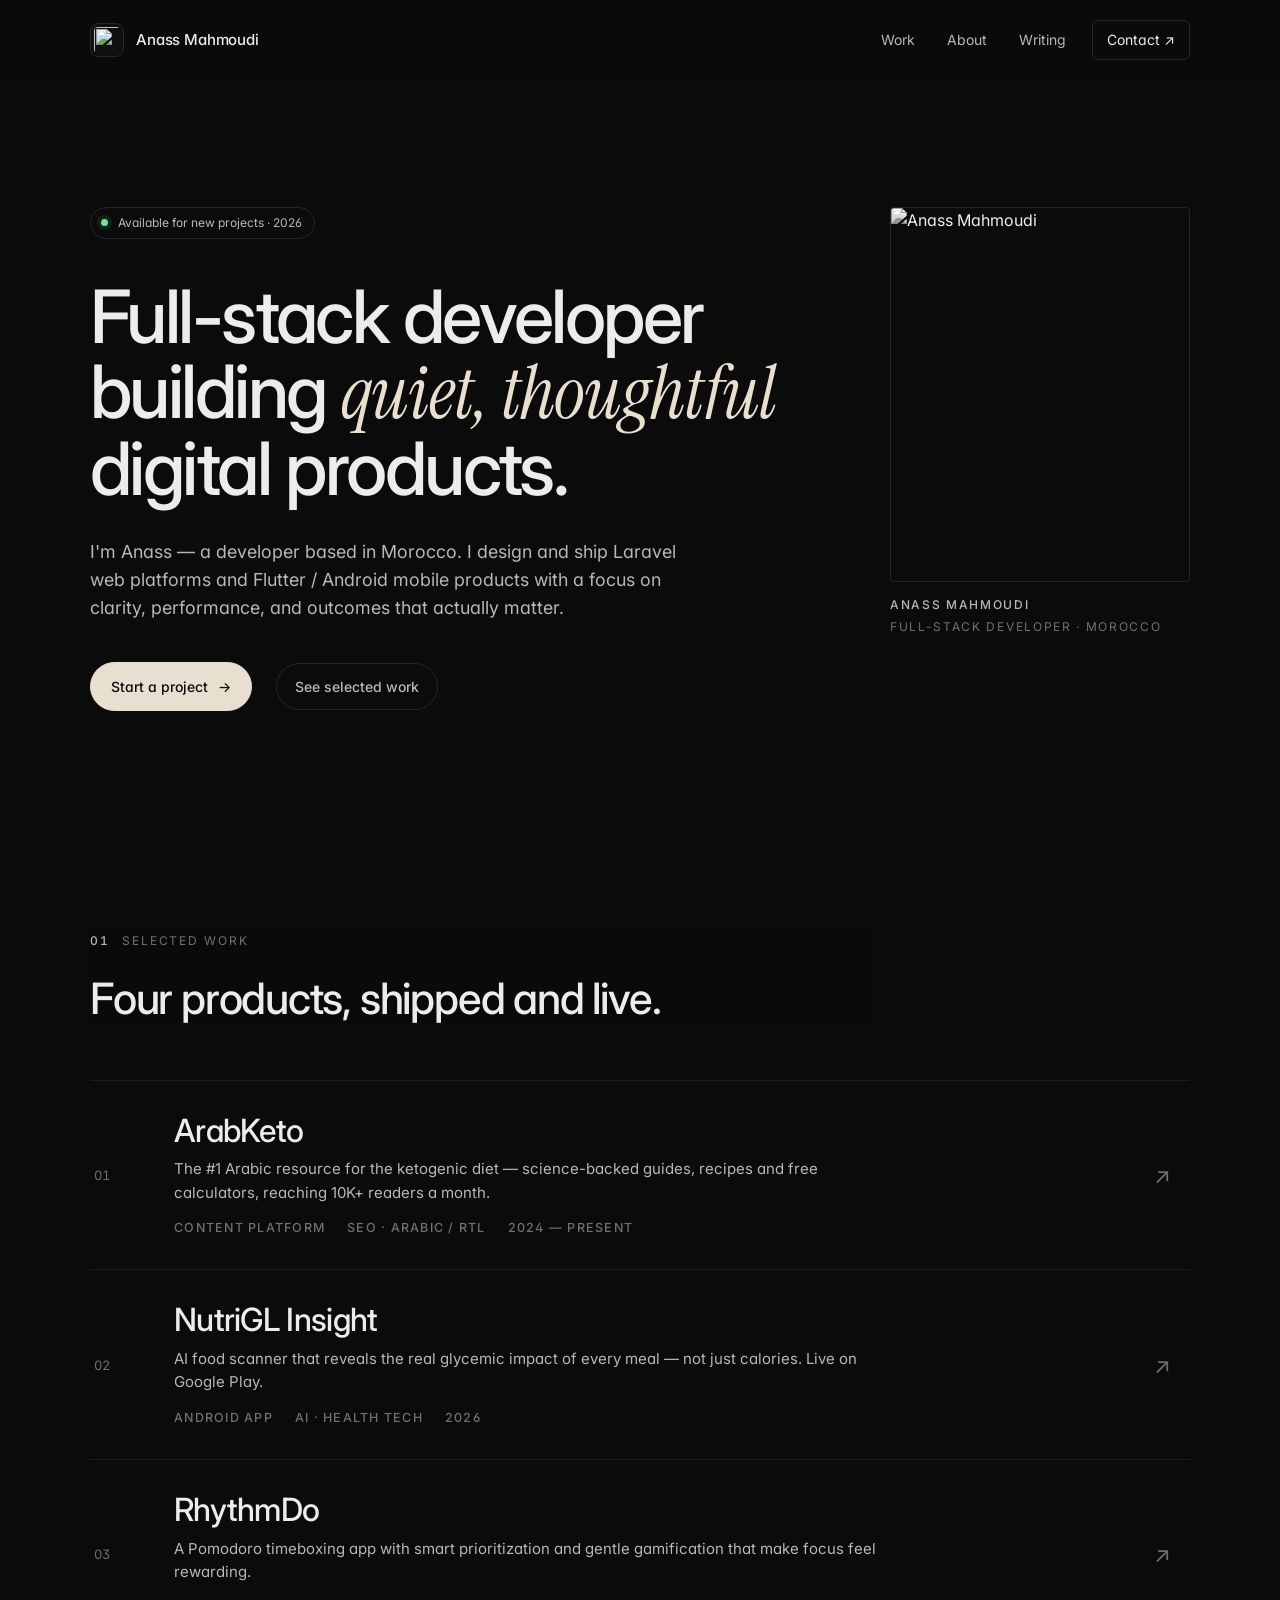
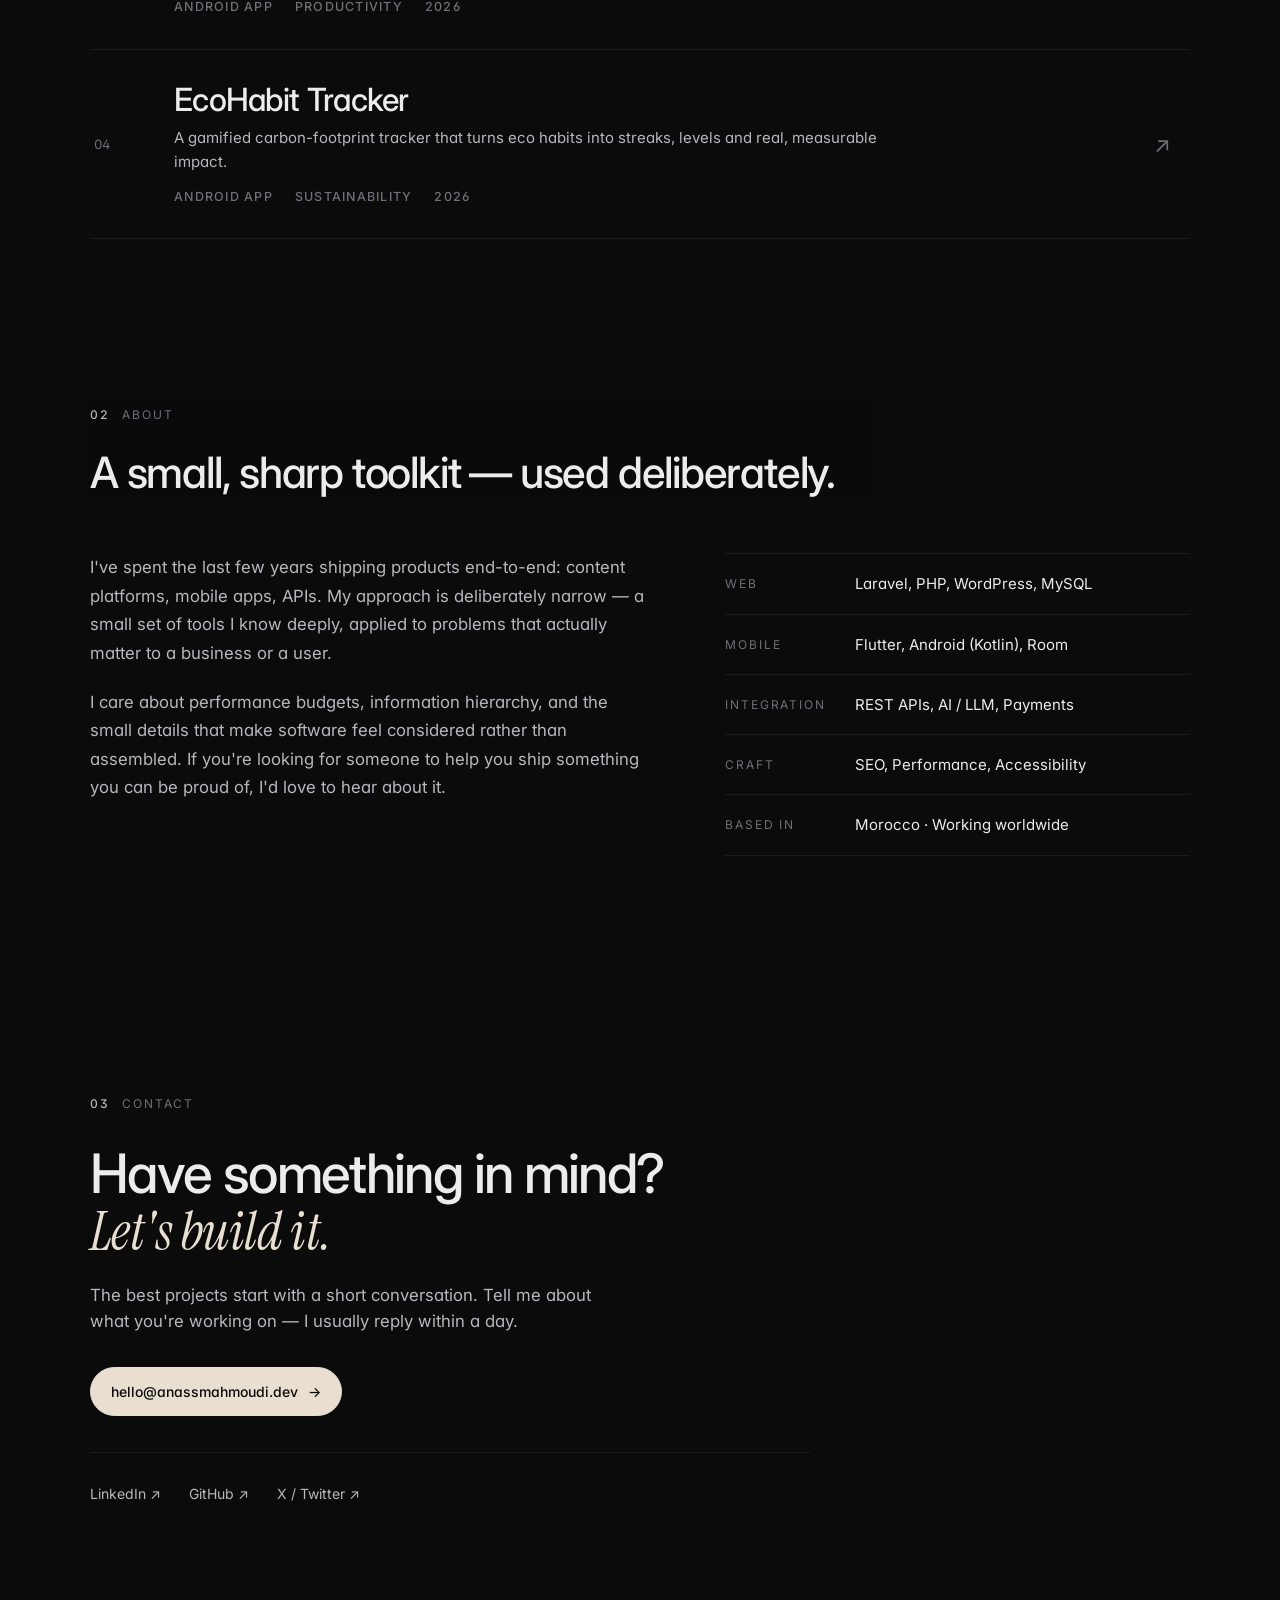
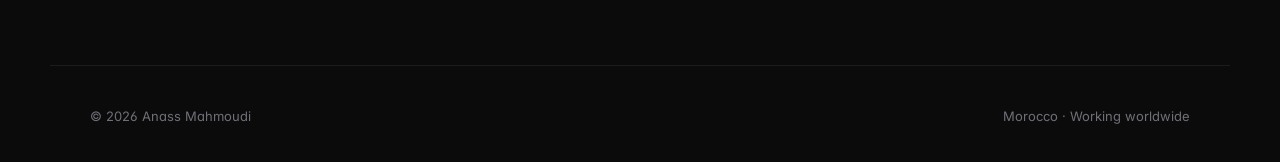
==== commit a1d8f68e: "Restore portrait + logo + favicon (v2 editorial style)" ====
--- a/index.html
+++ b/index.html
@@ -50,6 +50,8 @@
   }
   </script>
 
+  <link rel="icon" type="image/png" href="/assets/logowhite.png">
+  <link rel="apple-touch-icon" href="/assets/logowhite.png">
   <link rel="preconnect" href="https://fonts.googleapis.com">
   <link rel="preconnect" href="https://fonts.gstatic.com" crossorigin>
   <link href="https://fonts.googleapis.com/css2?family=Inter:wght@400;500;600;700&family=Instrument+Serif:ital@0;1&display=swap" rel="stylesheet">
@@ -59,7 +61,7 @@
   <header>
     <div class="nav container">
       <a class="brand" href="index.html#top" aria-label="Anass Mahmoudi">
-        <span class="brand-mark">AM</span>
+        <img class="brand-mark" src="/assets/logowhite.png" alt="">
         <span class="brand-name">Anass Mahmoudi</span>
       </a>
       <button class="nav-toggle" id="navToggle" aria-label="Toggle menu" aria-expanded="false">
@@ -78,26 +80,37 @@
 
   <main id="top">
     <section class="hero container">
-      <div class="hero-status reveal">
-        <span class="status-dot"></span>
-        <span>Available for new projects &middot; 2026</span>
-      </div>
-      <h1 class="hero-title reveal">
-        Full-stack developer<br>
-        building <em>quiet, thoughtful</em><br>
-        digital products.
-      </h1>
-      <p class="hero-lede reveal">
-        I'm Anass — a developer based in Morocco. I design and ship Laravel web platforms and Flutter / Android mobile products with a focus on clarity, performance, and outcomes that actually matter.
-      </p>
-      <div class="hero-actions reveal">
-        <a class="link-btn primary" href="mailto:hello@anassmahmoudi.dev?subject=Project%20inquiry&body=Hi%20Anass%2C%0A%0AI%27d%20like%20to%20discuss%20a%20project.%0A%0AName%3A%0ATimeline%3A%0ABudget%3A%0ADetails%3A">
-          Start a project <span class="arrow">→</span>
-        </a>
-        <a class="link-btn" href="index.html#work">
-          See selected work
-        </a>
-      </div>
+      <div class="hero-text">
+        <div class="hero-status reveal">
+          <span class="status-dot"></span>
+          <span>Available for new projects &middot; 2026</span>
+        </div>
+        <h1 class="hero-title reveal">
+          Full-stack developer<br>
+          building <em>quiet, thoughtful</em><br>
+          digital products.
+        </h1>
+        <p class="hero-lede reveal">
+          I'm Anass — a developer based in Morocco. I design and ship Laravel web platforms and Flutter / Android mobile products with a focus on clarity, performance, and outcomes that actually matter.
+        </p>
+        <div class="hero-actions reveal">
+          <a class="link-btn primary" href="mailto:hello@anassmahmoudi.dev?subject=Project%20inquiry&body=Hi%20Anass%2C%0A%0AI%27d%20like%20to%20discuss%20a%20project.%0A%0AName%3A%0ATimeline%3A%0ABudget%3A%0ADetails%3A">
+            Start a project <span class="arrow">→</span>
+          </a>
+          <a class="link-btn" href="index.html#work">
+            See selected work
+          </a>
+        </div>
+      </div>
+      <aside class="hero-portrait reveal" aria-hidden="true">
+        <figure>
+          <img src="/assets/12596370_967532649962927_29807497_n_967532649962927.jpg" alt="Anass Mahmoudi">
+          <figcaption>
+            <span class="portrait-name">Anass Mahmoudi</span>
+            <span class="portrait-role">Full-stack developer &middot; Morocco</span>
+          </figcaption>
+        </figure>
+      </aside>
     </section>
 
     <section class="section container" id="work">
--- a/style.css
+++ b/style.css
@@ -94,7 +94,10 @@
   border-radius: 8px;
   font-size: 12px; font-weight: 600; letter-spacing: 0.05em;
   color: var(--text-2);
-}
+  object-fit: cover;
+  background: var(--bg-elev);
+}
+img.brand-mark{ padding: 3px; }
 .brand-name{ font-size: 15px; }
 
 nav ul{
@@ -149,8 +152,44 @@
 .hero{
   padding-top: clamp(90px, 14vh, 160px);
   padding-bottom: clamp(80px, 12vh, 140px);
-  max-width: 940px;
-}
+  display: grid;
+  grid-template-columns: minmax(0, 1fr) minmax(220px, 300px);
+  gap: clamp(40px, 6vw, 90px);
+  align-items: start;
+}
+.hero-text{ min-width: 0; max-width: 720px; }
+
+.hero-portrait{
+  position: sticky;
+  top: calc(72px + 40px);
+  margin: 0;
+}
+.hero-portrait figure{
+  margin: 0;
+  display: block;
+}
+.hero-portrait img{
+  display: block;
+  width: 100%;
+  aspect-ratio: 4 / 5;
+  object-fit: cover;
+  border-radius: 4px;
+  border: 1px solid var(--line-2);
+  filter: grayscale(100%) contrast(1.02);
+  transition: filter .8s var(--ease);
+}
+.hero-portrait:hover img{ filter: grayscale(0%) contrast(1); }
+.hero-portrait figcaption{
+  display: flex; flex-direction: column;
+  padding-top: 14px;
+  font-size: 12px;
+  color: var(--muted);
+  text-transform: uppercase;
+  letter-spacing: 0.14em;
+}
+.portrait-name{ color: var(--text-2); font-weight: 500; }
+.portrait-role{ margin-top: 4px; }
+
 .hero-status{
   display: inline-flex; align-items: center; gap: 10px;
   padding: 6px 12px 6px 10px;
@@ -541,6 +580,23 @@
 ::selection{ background: var(--accent); color: var(--accent-ink); }
 
 /* ---------- responsive ---------- */
+@media (max-width: 880px){
+  .hero{
+    grid-template-columns: 1fr;
+    gap: 40px;
+  }
+  .hero-portrait{
+    position: static;
+    order: -1;
+    justify-self: start;
+    width: 96px;
+  }
+  .hero-portrait img{
+    aspect-ratio: 1 / 1;
+    border-radius: 999px;
+  }
+  .hero-portrait figcaption{ display: none; }
+}
 @media (max-width: 860px){
   .about-grid{ grid-template-columns: 1fr; gap: 40px; }
   .about-stack > div{ grid-template-columns: 96px 1fr; }
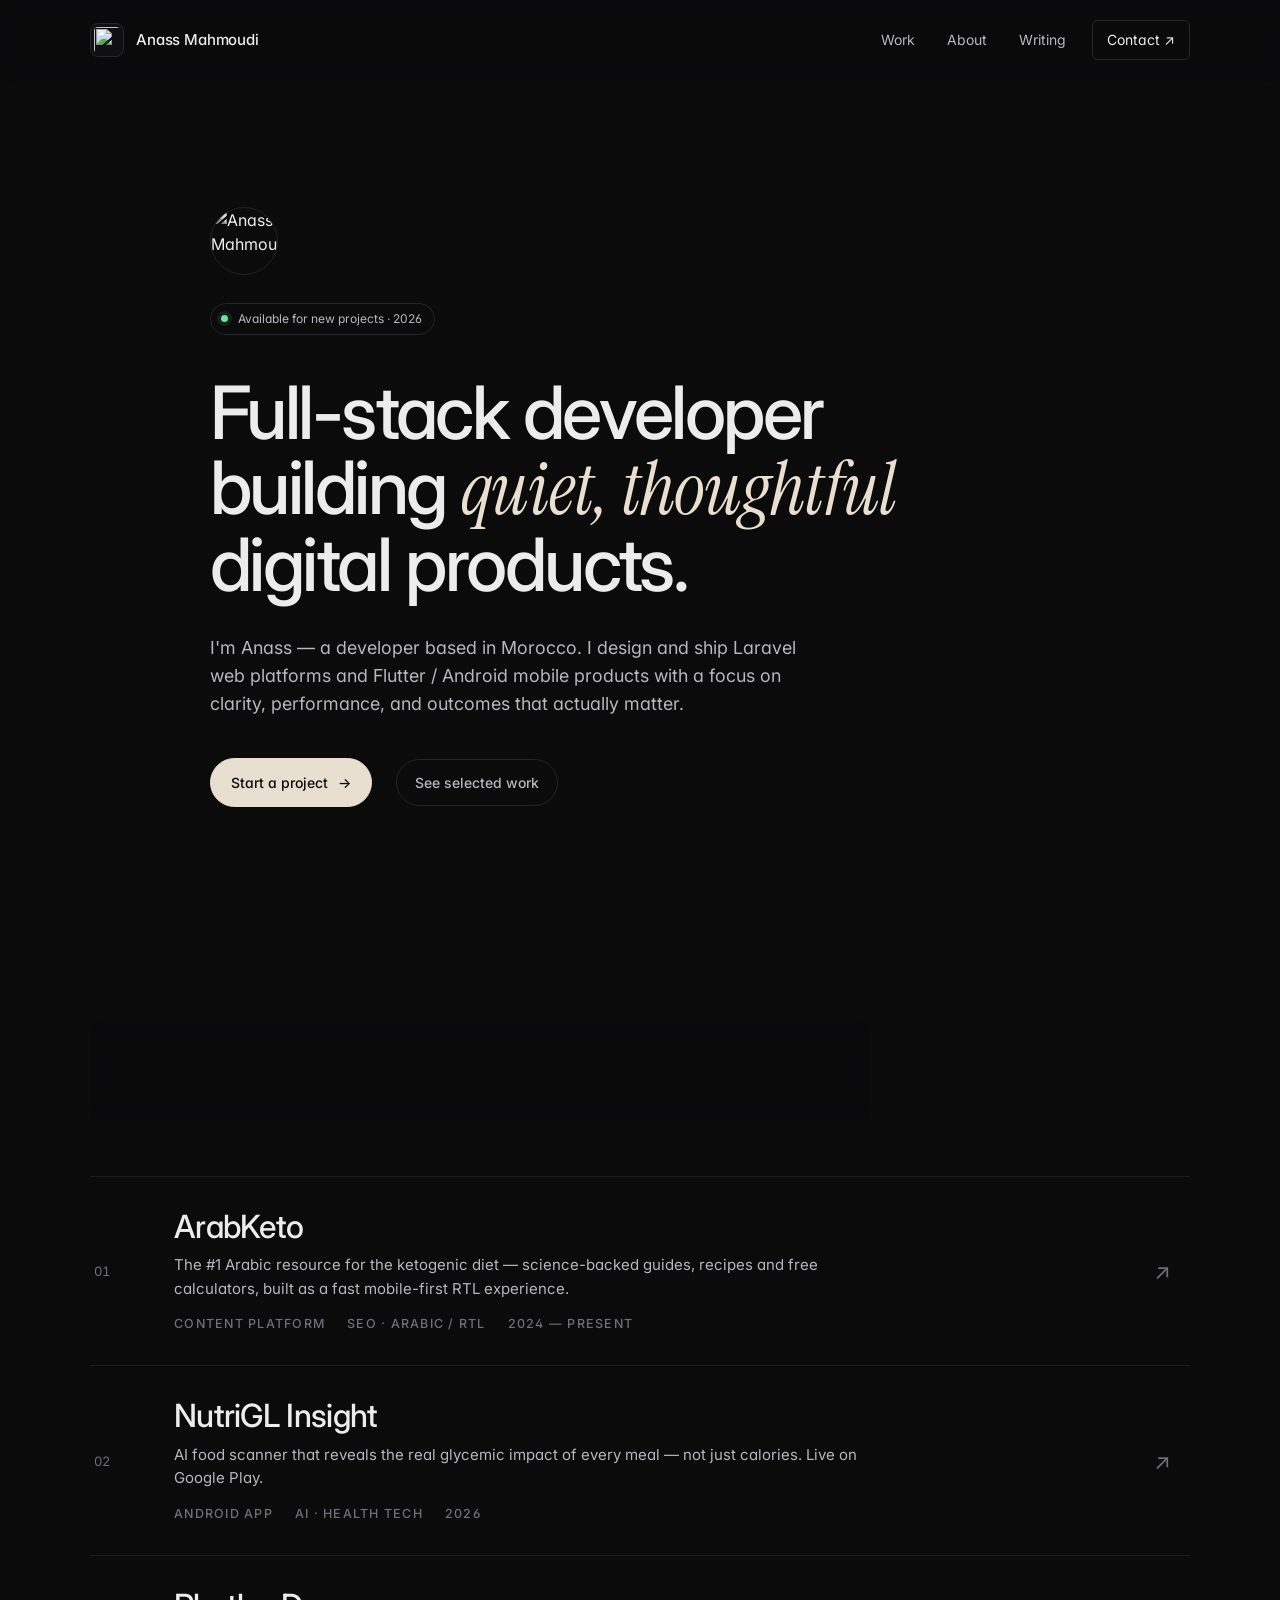
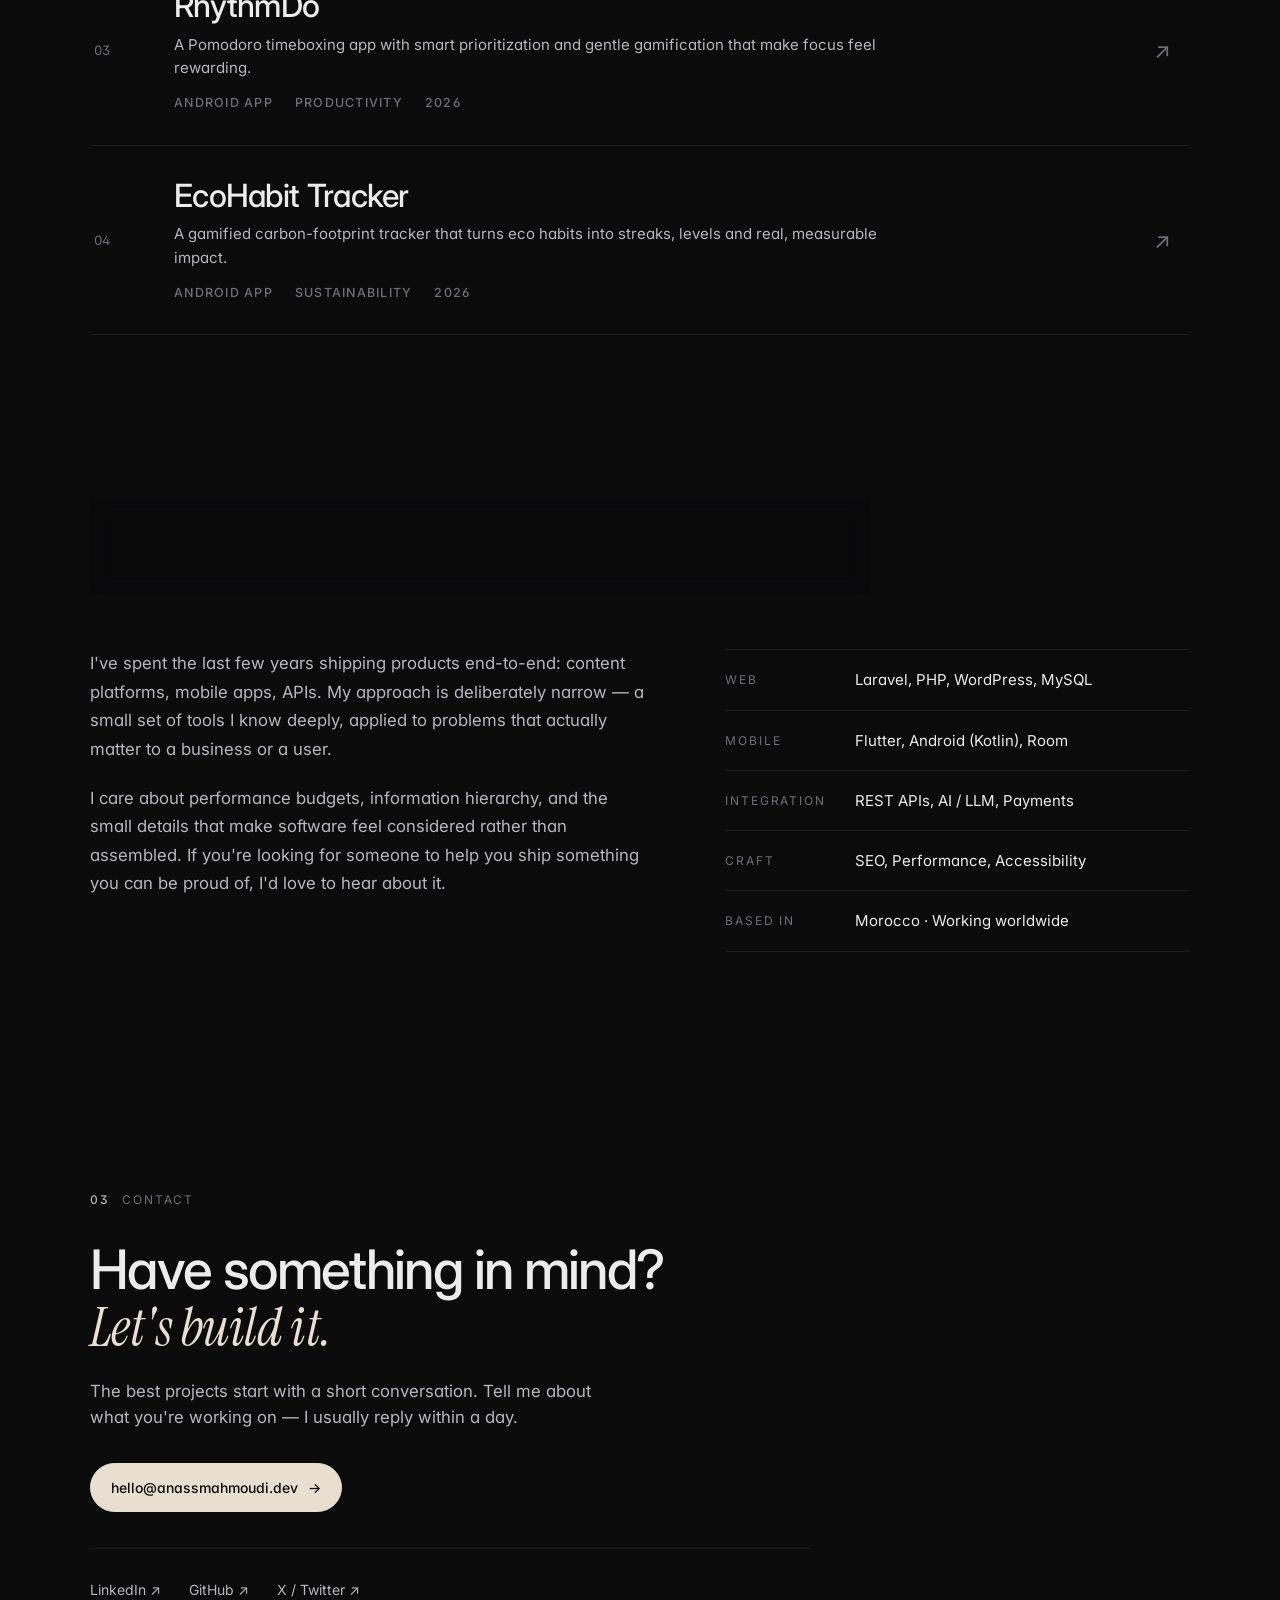
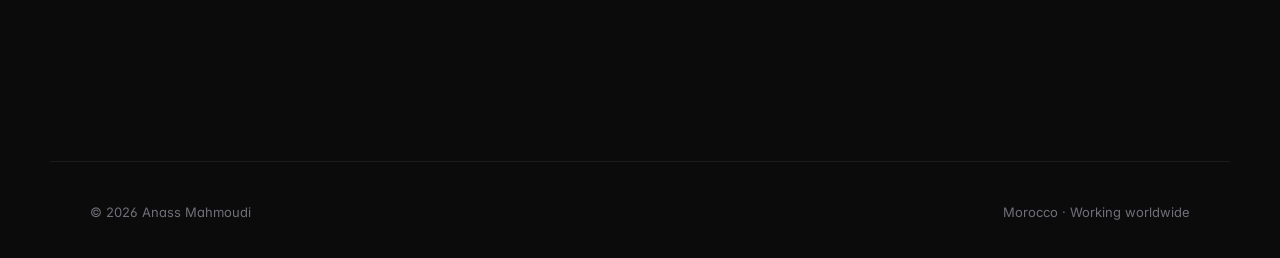
==== commit 2b3a0e6c: "Refine hero: small circular avatar, drop 10K+ claim, favicon on 404" ====
--- a/index.html
+++ b/index.html
@@ -80,37 +80,27 @@
 
   <main id="top">
     <section class="hero container">
-      <div class="hero-text">
-        <div class="hero-status reveal">
-          <span class="status-dot"></span>
-          <span>Available for new projects &middot; 2026</span>
-        </div>
-        <h1 class="hero-title reveal">
-          Full-stack developer<br>
-          building <em>quiet, thoughtful</em><br>
-          digital products.
-        </h1>
-        <p class="hero-lede reveal">
-          I'm Anass — a developer based in Morocco. I design and ship Laravel web platforms and Flutter / Android mobile products with a focus on clarity, performance, and outcomes that actually matter.
-        </p>
-        <div class="hero-actions reveal">
-          <a class="link-btn primary" href="mailto:hello@anassmahmoudi.dev?subject=Project%20inquiry&body=Hi%20Anass%2C%0A%0AI%27d%20like%20to%20discuss%20a%20project.%0A%0AName%3A%0ATimeline%3A%0ABudget%3A%0ADetails%3A">
-            Start a project <span class="arrow">→</span>
-          </a>
-          <a class="link-btn" href="index.html#work">
-            See selected work
-          </a>
-        </div>
-      </div>
-      <aside class="hero-portrait reveal" aria-hidden="true">
-        <figure>
-          <img src="/assets/12596370_967532649962927_29807497_n_967532649962927.jpg" alt="Anass Mahmoudi">
-          <figcaption>
-            <span class="portrait-name">Anass Mahmoudi</span>
-            <span class="portrait-role">Full-stack developer &middot; Morocco</span>
-          </figcaption>
-        </figure>
-      </aside>
+      <img class="hero-avatar reveal" src="/assets/12596370_967532649962927_29807497_n_967532649962927.jpg" alt="Anass Mahmoudi">
+      <div class="hero-status reveal">
+        <span class="status-dot"></span>
+        <span>Available for new projects &middot; 2026</span>
+      </div>
+      <h1 class="hero-title reveal">
+        Full-stack developer<br>
+        building <em>quiet, thoughtful</em><br>
+        digital products.
+      </h1>
+      <p class="hero-lede reveal">
+        I'm Anass — a developer based in Morocco. I design and ship Laravel web platforms and Flutter / Android mobile products with a focus on clarity, performance, and outcomes that actually matter.
+      </p>
+      <div class="hero-actions reveal">
+        <a class="link-btn primary" href="mailto:hello@anassmahmoudi.dev?subject=Project%20inquiry&body=Hi%20Anass%2C%0A%0AI%27d%20like%20to%20discuss%20a%20project.%0A%0AName%3A%0ATimeline%3A%0ABudget%3A%0ADetails%3A">
+          Start a project <span class="arrow">→</span>
+        </a>
+        <a class="link-btn" href="index.html#work">
+          See selected work
+        </a>
+      </div>
     </section>
 
     <section class="section container" id="work">
@@ -126,7 +116,7 @@
           "role":"Founder, Full-Stack Developer",
           "year":"2024 &mdash; Present",
           "tech":"WordPress &middot; Custom PHP &middot; SEO Architecture",
-          "desc":"The leading Arabic-language destination for the ketogenic diet. Science-backed guides, an SEO-first content architecture, and a suite of free interactive calculators (macros, carbs, calories) &mdash; publishing weekly and reaching 10K+ monthly readers with a fast, mobile-first RTL experience.",
+          "desc":"The leading Arabic-language destination for the ketogenic diet. Science-backed guides, an SEO-first content architecture, and a suite of free interactive calculators (macros, carbs, calories) &mdash; publishing weekly with a fast, mobile-first RTL experience.",
           "tags":["Content Platform","SEO","Arabic / RTL","Web Performance"],
           "live":"https://arabketo.com"
         }'>
@@ -134,7 +124,7 @@
             <span class="work-index">01</span>
             <div class="work-body">
               <h3 class="work-title">ArabKeto</h3>
-              <p class="work-desc">The #1 Arabic resource for the ketogenic diet &mdash; science-backed guides, recipes and free calculators, reaching 10K+ readers a month.</p>
+              <p class="work-desc">The #1 Arabic resource for the ketogenic diet &mdash; science-backed guides, recipes and free calculators, built as a fast mobile-first RTL experience.</p>
               <div class="work-meta">
                 <span>Content Platform</span>
                 <span>SEO &middot; Arabic / RTL</span>
--- a/style.css
+++ b/style.css
@@ -152,43 +152,21 @@
 .hero{
   padding-top: clamp(90px, 14vh, 160px);
   padding-bottom: clamp(80px, 12vh, 140px);
-  display: grid;
-  grid-template-columns: minmax(0, 1fr) minmax(220px, 300px);
-  gap: clamp(40px, 6vw, 90px);
-  align-items: start;
-}
-.hero-text{ min-width: 0; max-width: 720px; }
-
-.hero-portrait{
-  position: sticky;
-  top: calc(72px + 40px);
-  margin: 0;
-}
-.hero-portrait figure{
-  margin: 0;
+  max-width: 940px;
+}
+
+.hero-avatar{
   display: block;
-}
-.hero-portrait img{
-  display: block;
-  width: 100%;
-  aspect-ratio: 4 / 5;
+  width: 68px;
+  height: 68px;
+  border-radius: 999px;
   object-fit: cover;
-  border-radius: 4px;
   border: 1px solid var(--line-2);
   filter: grayscale(100%) contrast(1.02);
-  transition: filter .8s var(--ease);
-}
-.hero-portrait:hover img{ filter: grayscale(0%) contrast(1); }
-.hero-portrait figcaption{
-  display: flex; flex-direction: column;
-  padding-top: 14px;
-  font-size: 12px;
-  color: var(--muted);
-  text-transform: uppercase;
-  letter-spacing: 0.14em;
-}
-.portrait-name{ color: var(--text-2); font-weight: 500; }
-.portrait-role{ margin-top: 4px; }
+  transition: filter .6s var(--ease);
+  margin-bottom: 28px;
+}
+.hero-avatar:hover{ filter: grayscale(0%) contrast(1); }
 
 .hero-status{
   display: inline-flex; align-items: center; gap: 10px;
@@ -580,24 +558,8 @@
 ::selection{ background: var(--accent); color: var(--accent-ink); }
 
 /* ---------- responsive ---------- */
-@media (max-width: 880px){
-  .hero{
-    grid-template-columns: 1fr;
-    gap: 40px;
-  }
-  .hero-portrait{
-    position: static;
-    order: -1;
-    justify-self: start;
-    width: 96px;
-  }
-  .hero-portrait img{
-    aspect-ratio: 1 / 1;
-    border-radius: 999px;
-  }
-  .hero-portrait figcaption{ display: none; }
-}
 @media (max-width: 860px){
+  .hero-avatar{ width: 56px; height: 56px; margin-bottom: 22px; }
   .about-grid{ grid-template-columns: 1fr; gap: 40px; }
   .about-stack > div{ grid-template-columns: 96px 1fr; }
   .work-link{ grid-template-columns: 40px 1fr 24px; gap: 18px; padding: 26px 4px; }
